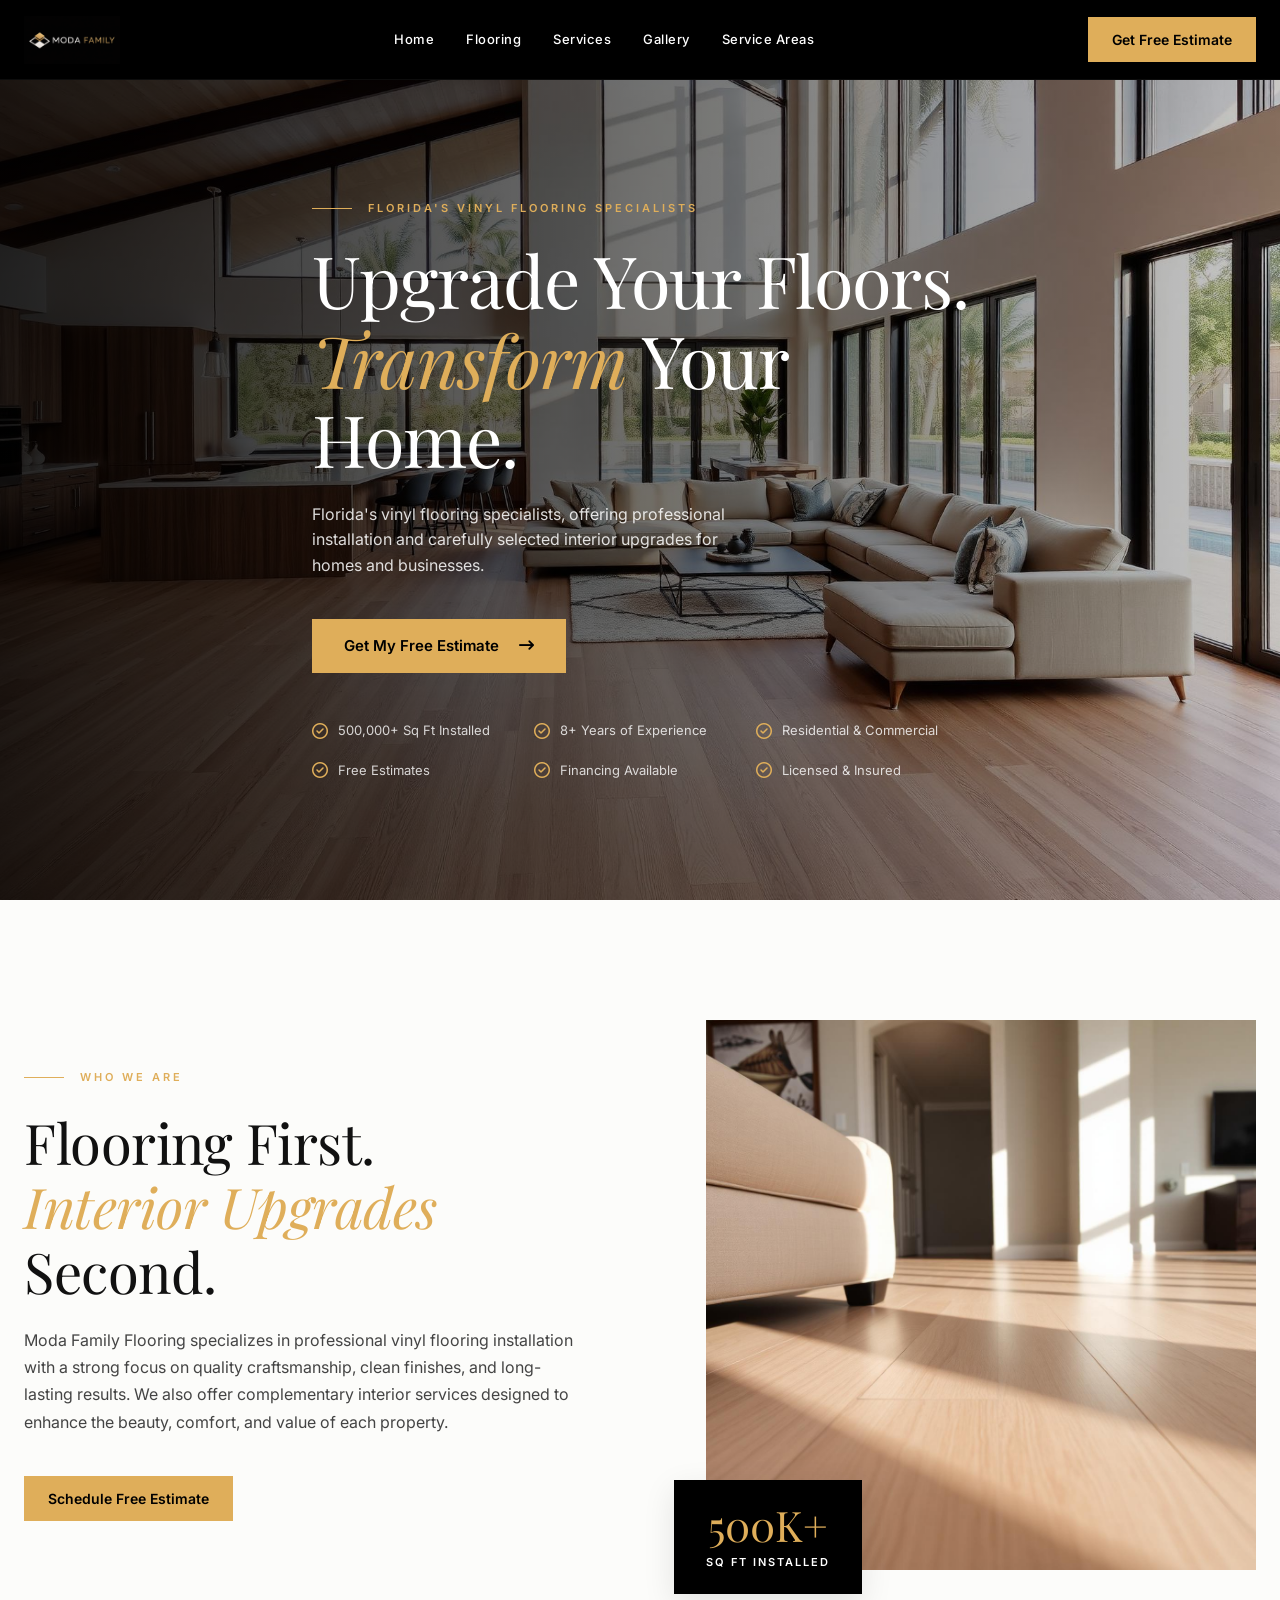
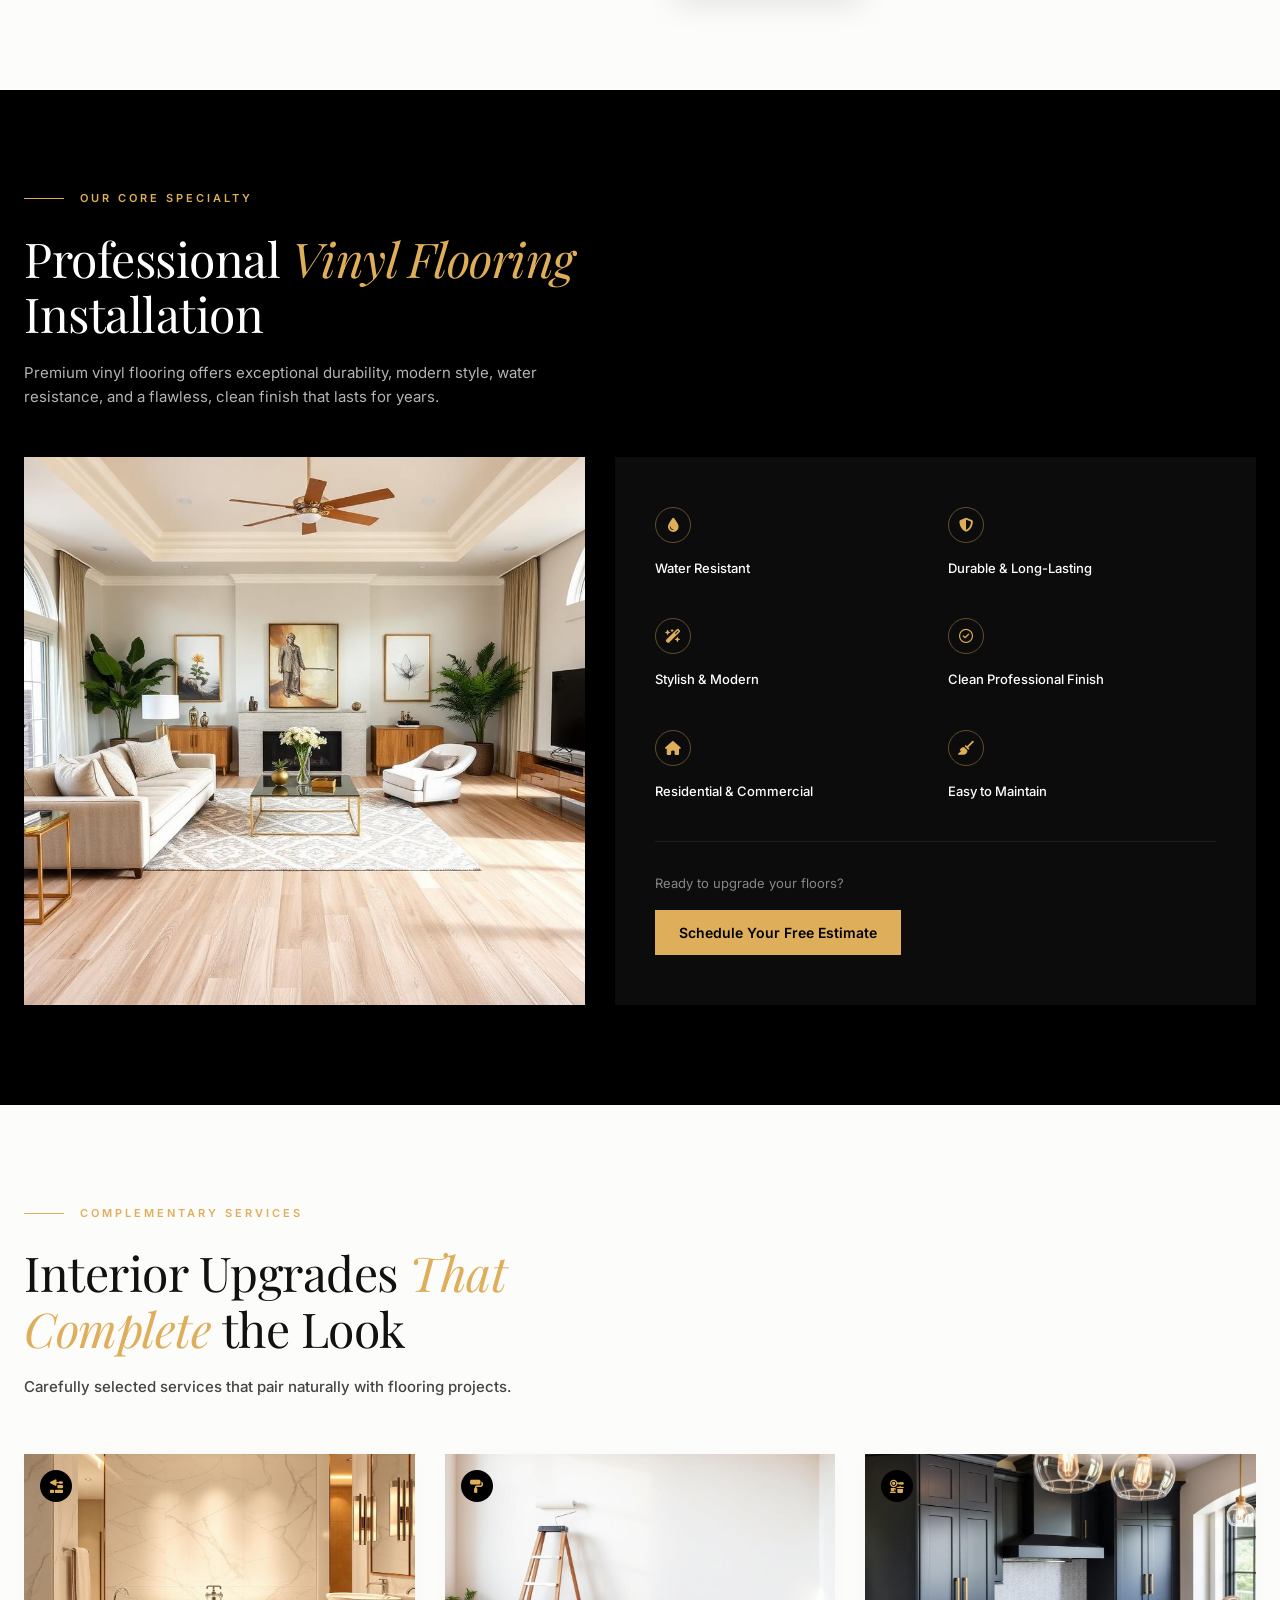
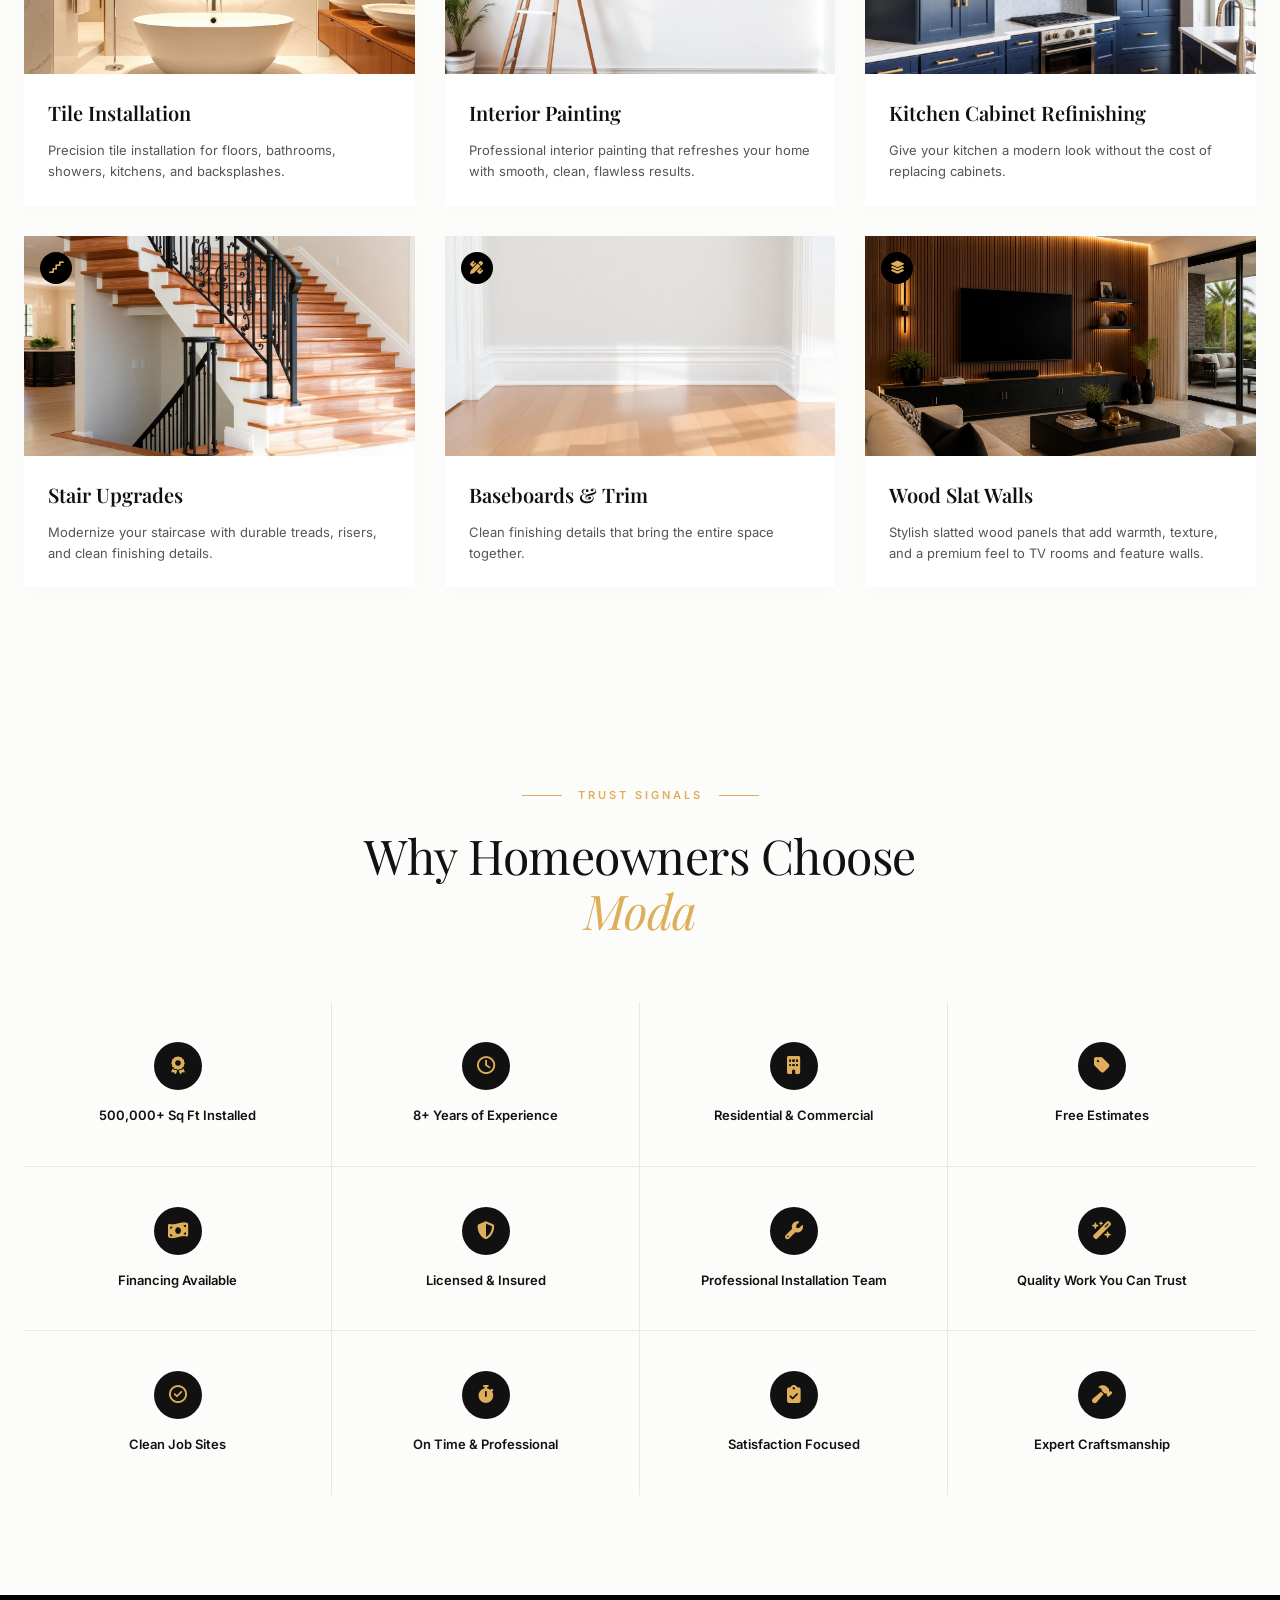
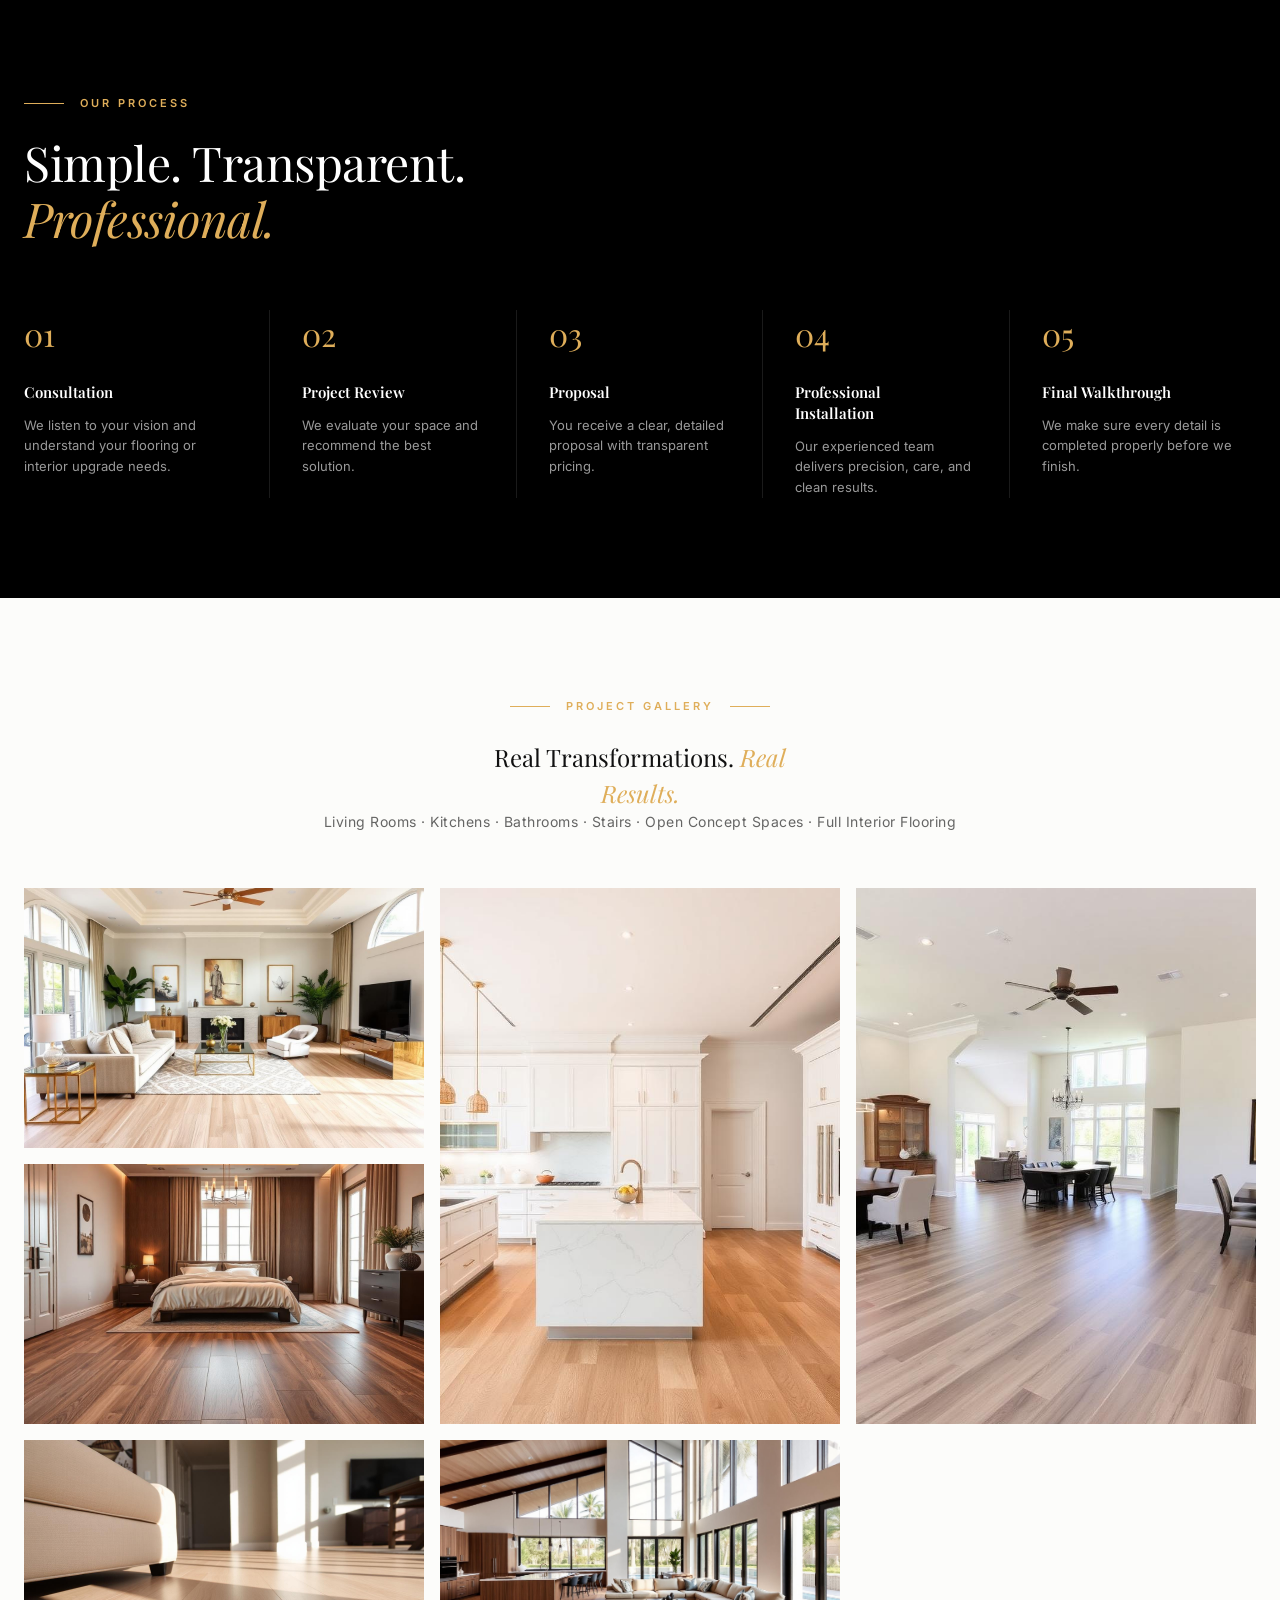
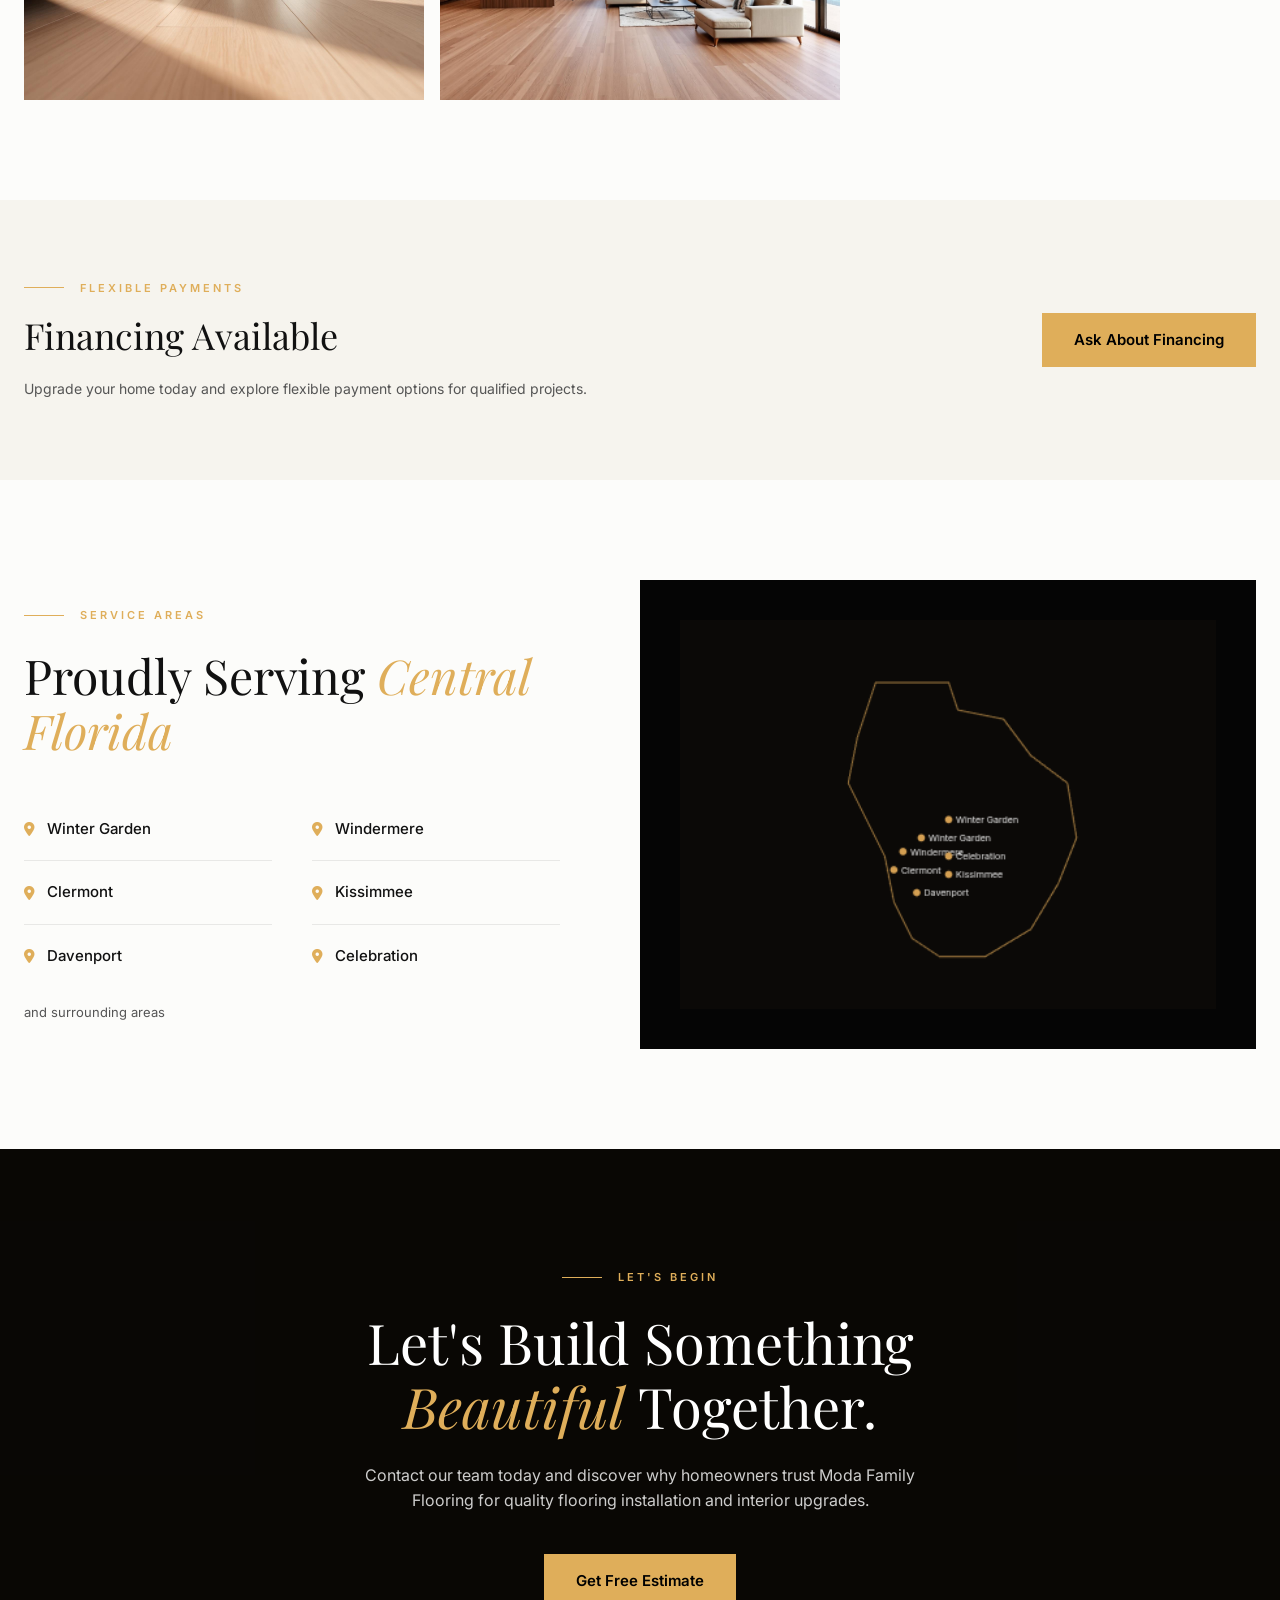
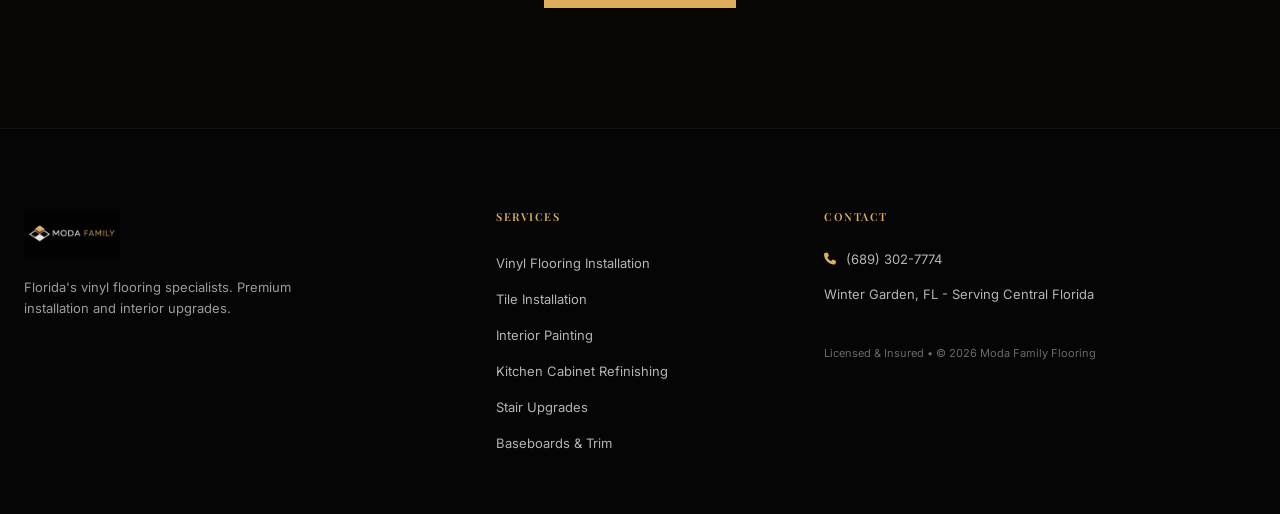
==== index.html @ 6da8ef83 "first commit" ====
<!DOCTYPE html>
<html lang="en">
<head>
    <meta charset="UTF-8">
    <meta name="viewport" content="width=device-width, initial-scale=1.0">
    <title>Moda Family - Flooring Specialists</title>
    
    <!-- Google Fonts -->
    <link rel="preconnect" href="https://fonts.googleapis.com">
    <link rel="preconnect" href="https://fonts.gstatic.com" crossorigin>
    <link href="https://fonts.googleapis.com/css2?family=Inter:wght@300;400;500;600;700&family=Playfair+Display:ital,wght@0,400;0,500;0,600;0,700;1,400;1,500;1,600;1,700&display=swap" rel="stylesheet">
    
    <!-- FontAwesome -->
    <link rel="stylesheet" href="https://cdnjs.cloudflare.com/ajax/libs/font-awesome/6.4.0/css/all.min.css">
    
    <link rel="stylesheet" href="style.css">
</head>
<body>
    <header class="navbar">
        <div class="container navbar-container">
            <a href="#" class="logo">
                <img src="img/moda-logo.png" alt="Moda Family" style="height: 48px; width: auto;">
            </a>
            
            <nav class="nav-links">
                <a href="#">Home</a>
                <a href="#">Flooring</a>
                <a href="#">Services</a>
                <a href="#">Gallery</a>
                <a href="#">Service Areas</a>
            </nav>
            
            <div class="nav-cta">
                <a href="estimate.html" class="btn btn-primary">Get Free Estimate</a>
            </div>
            
            <button class="mobile-menu-btn" aria-label="Toggle Menu">
                <i class="fa-solid fa-bars"></i>
            </button>
        </div>
        
        <div class="mobile-nav">
            <a href="#">Home</a>
            <a href="#">Flooring</a>
            <a href="#">Services</a>
            <a href="#">Gallery</a>
            <a href="#">Service Areas</a>
            <a href="estimate.html" class="btn btn-primary">Get Free Estimate</a>
        </div>
    </header>

    <main>
        <section class="hero">
            <div class="hero-overlay"></div>
            <div class="container hero-container">
                <div class="hero-content">
                    <div class="subtitle">
                        <span class="line"></span>
                        <span class="subtitle-text">FLORIDA'S VINYL FLOORING SPECIALISTS</span>
                    </div>
                    
                    <h1 class="title">Upgrade Your Floors.<br><span class="highlight italic">Transform</span> Your<br>Home.</h1>
                    
                    <p class="description">
                        Florida's vinyl flooring specialists, offering professional<br class="desktop-br">
                        installation and carefully selected interior upgrades for<br class="desktop-br">
                        homes and businesses.
                    </p>
                    
                    <a href="estimate.html" class="btn btn-primary btn-large">
                        Get My Free Estimate <i class="fa-solid fa-arrow-right-long" style="margin-left: 8px;"></i>
                    </a>
                    
                    <div class="features-grid">
                        <div class="feature-item">
                            <i class="fa-regular fa-circle-check"></i>
                            <span>500,000+ Sq Ft Installed</span>
                        </div>
                        <div class="feature-item">
                            <i class="fa-regular fa-circle-check"></i>
                            <span>8+ Years of Experience</span>
                        </div>
                        <div class="feature-item">
                            <i class="fa-regular fa-circle-check"></i>
                            <span>Residential & Commercial</span>
                        </div>
                        <div class="feature-item">
                            <i class="fa-regular fa-circle-check"></i>
                            <span>Free Estimates</span>
                        </div>
                        <div class="feature-item">
                            <i class="fa-regular fa-circle-check"></i>
                            <span>Financing Available</span>
                        </div>
                        <div class="feature-item">
                            <i class="fa-regular fa-circle-check"></i>
                            <span>Licensed & Insured</span>
                        </div>
                    </div>
                </div>
            </div>
        </section>

        <section class="about-section">
            <div class="container about-container">
                <div class="about-content">
                    <div class="subtitle">
                        <span class="line"></span>
                        <span class="subtitle-text">WHO WE ARE</span>
                    </div>
                    
                    <h2 class="section-title">
                        Flooring First.<br>
                        <span class="highlight italic">Interior Upgrades</span><br>
                        Second.
                    </h2>
                    
                    <p class="about-description">
                        Moda Family Flooring specializes in professional vinyl flooring
                        installation with a strong focus on quality craftsmanship, clean
                        finishes, and long-lasting results. We also offer complementary
                        interior services designed to enhance the beauty, comfort, and
                        value of each property.
                    </p>
                    
                    <a href="estimate.html" class="btn btn-primary">Schedule Free Estimate</a>
                </div>
                
                <div class="about-image-wrapper">
                    <img src="img/vinyl-flooring-B3e0hmZ1.jpg" alt="Flooring installation" class="about-img">
                    <div class="experience-badge">
                        <span class="badge-number">500K+</span>
                        <span class="badge-text">SQ FT INSTALLED</span>
                    </div>
                </div>
            </div>
        </section>

        <section class="specialty-section">
            <div class="container specialty-container">
                <div class="specialty-header">
                    <div class="subtitle">
                        <span class="line"></span>
                        <span class="subtitle-text">OUR CORE SPECIALTY</span>
                    </div>
                    <h2 class="section-title text-white">
                        Professional <span class="highlight italic">Vinyl Flooring</span><br>
                        Installation
                    </h2>
                    <p class="specialty-description">
                        Premium vinyl flooring offers exceptional durability, modern style, water<br class="desktop-br">
                        resistance, and a flawless, clean finish that lasts for years.
                    </p>
                </div>
                
                <div class="specialty-content">
                    <div class="specialty-image">
                        <img src="img/download (1).jpeg" alt="Professional Vinyl Flooring Installation">
                    </div>
                    
                    <div class="specialty-features-box">
                        <div class="sf-grid">
                            <div class="sf-item">
                                <div class="sf-icon"><i class="fa-solid fa-droplet"></i></div>
                                <span class="sf-text">Water Resistant</span>
                            </div>
                            <div class="sf-item">
                                <div class="sf-icon"><i class="fa-solid fa-shield-halved"></i></div>
                                <span class="sf-text">Durable & Long-Lasting</span>
                            </div>
                            <div class="sf-item">
                                <div class="sf-icon"><i class="fa-solid fa-wand-magic-sparkles"></i></div>
                                <span class="sf-text">Stylish & Modern</span>
                            </div>
                            <div class="sf-item">
                                <div class="sf-icon"><i class="fa-regular fa-circle-check"></i></div>
                                <span class="sf-text">Clean Professional Finish</span>
                            </div>
                            <div class="sf-item">
                                <div class="sf-icon"><i class="fa-solid fa-house"></i></div>
                                <span class="sf-text">Residential & Commercial</span>
                            </div>
                            <div class="sf-item">
                                <div class="sf-icon"><i class="fa-solid fa-broom"></i></div>
                                <span class="sf-text">Easy to Maintain</span>
                            </div>
                        </div>
                        
                        <div class="sf-cta-area">
                            <p class="sf-cta-text">Ready to upgrade your floors?</p>
                            <a href="estimate.html" class="btn btn-primary">Schedule Your Free Estimate</a>
                        </div>
                    </div>
                </div>
            </div>
        </section>

        <section class="services-section">
            <div class="container services-container">
                <div class="services-header">
                    <div class="subtitle">
                        <span class="line"></span>
                        <span class="subtitle-text">COMPLEMENTARY SERVICES</span>
                    </div>
                    <h2 class="section-title text-dark">
                        Interior Upgrades <span class="highlight italic">That</span><br>
                        <span class="highlight italic">Complete</span> the Look
                    </h2>
                    <p class="services-description">
                        Carefully selected services that pair naturally with flooring projects.
                    </p>
                </div>
                
                <div class="services-grid">
                    <!-- Service Card 1 -->
                    <div class="service-card">
                        <div class="sc-image-wrapper">
                            <img src="img/gallery1.jpg" alt="Tile Installation" class="sc-image">
                            <div class="sc-icon"><i class="fa-solid fa-trowel-bricks"></i></div>
                        </div>
                        <div class="sc-content">
                            <h3 class="sc-title">Tile Installation</h3>
                            <p class="sc-desc">Precision tile installation for floors, bathrooms, showers, kitchens, and backsplashes.</p>
                        </div>
                    </div>
                    <!-- Service Card 2 -->
                    <div class="service-card">
                        <div class="sc-image-wrapper">
                            <img src="img/gallery2.jpg" alt="Interior Painting" class="sc-image">
                            <div class="sc-icon"><i class="fa-solid fa-paint-roller"></i></div>
                        </div>
                        <div class="sc-content">
                            <h3 class="sc-title">Interior Painting</h3>
                            <p class="sc-desc">Professional interior painting that refreshes your home with smooth, clean, flawless results.</p>
                        </div>
                    </div>
                    <!-- Service Card 3 -->
                    <div class="service-card">
                        <div class="sc-image-wrapper">
                            <img src="img/gallery3.jpg" alt="Kitchen Cabinet Refinishing" class="sc-image">
                            <div class="sc-icon"><i class="fa-solid fa-kitchen-set"></i></div>
                        </div>
                        <div class="sc-content">
                            <h3 class="sc-title">Kitchen Cabinet Refinishing</h3>
                            <p class="sc-desc">Give your kitchen a modern look without the cost of replacing cabinets.</p>
                        </div>
                    </div>
                    <!-- Service Card 4 -->
                    <div class="service-card">
                        <div class="sc-image-wrapper">
                            <img src="img/gallery4.jpg" alt="Stair Upgrades" class="sc-image">
                            <div class="sc-icon"><i class="fa-solid fa-stairs"></i></div>
                        </div>
                        <div class="sc-content">
                            <h3 class="sc-title">Stair Upgrades</h3>
                            <p class="sc-desc">Modernize your staircase with durable treads, risers, and clean finishing details.</p>
                        </div>
                    </div>
                    <!-- Service Card 5 -->
                    <div class="service-card">
                        <div class="sc-image-wrapper">
                            <img src="img/gallery5.jpg" alt="Baseboards & Trim" class="sc-image">
                            <div class="sc-icon"><i class="fa-solid fa-pen-ruler"></i></div>
                        </div>
                        <div class="sc-content">
                            <h3 class="sc-title">Baseboards & Trim</h3>
                            <p class="sc-desc">Clean finishing details that bring the entire space together.</p>
                        </div>
                    </div>
                    <!-- Service Card 6 -->
                    <div class="service-card">
                        <div class="sc-image-wrapper">
                            <img src="img/gallery6.jpg" alt="Wood Slat Walls" class="sc-image">
                            <div class="sc-icon"><i class="fa-solid fa-layer-group"></i></div>
                        </div>
                        <div class="sc-content">
                            <h3 class="sc-title">Wood Slat Walls</h3>
                            <p class="sc-desc">Stylish slatted wood panels that add warmth, texture, and a premium feel to TV rooms and feature walls.</p>
                        </div>
                    </div>
                </div>
            </div>
        </section>

        <section class="trust-section">
            <div class="container trust-container">
                <div class="trust-header text-center">
                    <div class="subtitle justify-center">
                        <span class="line"></span>
                        <span class="subtitle-text">TRUST SIGNALS</span>
                        <span class="line"></span>
                    </div>
                    <h2 class="section-title text-dark">
                        Why Homeowners Choose<br>
                        <span class="highlight italic">Moda</span>
                    </h2>
                </div>
                
                <div class="trust-grid">
                    <!-- Row 1 -->
                    <div class="trust-item">
                        <div class="trust-icon"><i class="fa-solid fa-award"></i></div>
                        <span class="trust-text">500,000+ Sq Ft Installed</span>
                    </div>
                    <div class="trust-item">
                        <div class="trust-icon"><i class="fa-regular fa-clock"></i></div>
                        <span class="trust-text">8+ Years of Experience</span>
                    </div>
                    <div class="trust-item">
                        <div class="trust-icon"><i class="fa-solid fa-building"></i></div>
                        <span class="trust-text">Residential & Commercial</span>
                    </div>
                    <div class="trust-item">
                        <div class="trust-icon"><i class="fa-solid fa-tag"></i></div>
                        <span class="trust-text">Free Estimates</span>
                    </div>
                    
                    <!-- Row 2 -->
                    <div class="trust-item">
                        <div class="trust-icon"><i class="fa-solid fa-money-bill-wave"></i></div>
                        <span class="trust-text">Financing Available</span>
                    </div>
                    <div class="trust-item">
                        <div class="trust-icon"><i class="fa-solid fa-shield-halved"></i></div>
                        <span class="trust-text">Licensed & Insured</span>
                    </div>
                    <div class="trust-item">
                        <div class="trust-icon"><i class="fa-solid fa-wrench"></i></div>
                        <span class="trust-text">Professional Installation Team</span>
                    </div>
                    <div class="trust-item">
                        <div class="trust-icon"><i class="fa-solid fa-wand-magic-sparkles"></i></div>
                        <span class="trust-text">Quality Work You Can Trust</span>
                    </div>
                    
                    <!-- Row 3 -->
                    <div class="trust-item">
                        <div class="trust-icon"><i class="fa-regular fa-circle-check"></i></div>
                        <span class="trust-text">Clean Job Sites</span>
                    </div>
                    <div class="trust-item">
                        <div class="trust-icon"><i class="fa-solid fa-stopwatch"></i></div>
                        <span class="trust-text">On Time & Professional</span>
                    </div>
                    <div class="trust-item">
                        <div class="trust-icon"><i class="fa-solid fa-clipboard-check"></i></div>
                        <span class="trust-text">Satisfaction Focused</span>
                    </div>
                    <div class="trust-item">
                        <div class="trust-icon"><i class="fa-solid fa-hammer"></i></div>
                        <span class="trust-text">Expert Craftsmanship</span>
                    </div>
                </div>
            </div>
        </section>

        <section class="process-section">
            <div class="container process-container">
                <div class="process-header">
                    <div class="subtitle">
                        <span class="line"></span>
                        <span class="subtitle-text">OUR PROCESS</span>
                    </div>
                    <h2 class="section-title text-white">
                        Simple. Transparent.<br>
                        <span class="highlight italic">Professional.</span>
                    </h2>
                </div>
                
                <div class="process-grid">
                    <div class="process-item">
                        <div class="process-num">01</div>
                        <h3 class="process-title">Consultation</h3>
                        <p class="process-desc">We listen to your vision and understand your flooring or interior upgrade needs.</p>
                    </div>
                    <div class="process-item">
                        <div class="process-num">02</div>
                        <h3 class="process-title">Project Review</h3>
                        <p class="process-desc">We evaluate your space and recommend the best solution.</p>
                    </div>
                    <div class="process-item">
                        <div class="process-num">03</div>
                        <h3 class="process-title">Proposal</h3>
                        <p class="process-desc">You receive a clear, detailed proposal with transparent pricing.</p>
                    </div>
                    <div class="process-item">
                        <div class="process-num">04</div>
                        <h3 class="process-title">Professional<br>Installation</h3>
                        <p class="process-desc">Our experienced team delivers precision, care, and clean results.</p>
                    </div>
                    <div class="process-item">
                        <div class="process-num">05</div>
                        <h3 class="process-title">Final Walkthrough</h3>
                        <p class="process-desc">We make sure every detail is completed properly before we finish.</p>
                    </div>
                </div>
            </div>
        </section>

        <section class="gallery-section">
            <div class="container gallery-container">
                <div class="gallery-header text-center">
                    <div class="subtitle justify-center">
                        <span class="line"></span>
                        <span class="subtitle-text">PROJECT GALLERY</span>
                        <span class="line"></span>
                    </div>
                    <h2 class="section-title text-dark">
                        Real Transformations. <span class="highlight italic">Real</span><br>
                        <span class="highlight italic">Results.</span>
                    </h2>
                    
                    <p class="gallery-categories">
                        Living Rooms &middot; Kitchens &middot; Bathrooms &middot; Stairs &middot; Open Concept Spaces &middot; Full Interior Flooring
                    </p>
                </div>
                
                <div class="gallery-masonry">
                    <img src="img/photo01.jpg" alt="Gallery Photo 1" class="gallery-img item-1">
                    <img src="img/photo02.jpg" alt="Gallery Photo 2" class="gallery-img item-2">
                    <img src="img/photo03.jpg" alt="Gallery Photo 3" class="gallery-img item-3">
                    <img src="img/photo04.jpg" alt="Gallery Photo 4" class="gallery-img item-4">
                    <img src="img/photo05.jpg" alt="Gallery Photo 5" class="gallery-img item-5">
                    <img src="img/photo06.jpg" alt="Gallery Photo 6" class="gallery-img item-6">
                </div>
            </div>
        </section>

        <section class="financing-section">
            <div class="container financing-container">
                <div class="financing-content">
                    <div class="subtitle">
                        <span class="line"></span>
                        <span class="subtitle-text">FLEXIBLE PAYMENTS</span>
                    </div>
                    <h2 class="section-title text-dark">
                        Financing Available
                    </h2>
                    <p class="financing-desc">
                        Upgrade your home today and explore flexible payment options for qualified projects.
                    </p>
                </div>
                <div class="financing-action">
                    <a href="estimate.html" class="btn btn-primary btn-large">Ask About Financing</a>
                </div>
            </div>
        </section>

        <section class="areas-section">
            <div class="container areas-container">
                <!-- Left Side: Content -->
                <div class="areas-content">
                    <div class="subtitle">
                        <span class="line"></span>
                        <span class="subtitle-text">SERVICE AREAS</span>
                    </div>
                    <h2 class="section-title text-dark">
                        Proudly Serving <span class="highlight italic">Central</span><br>
                        <span class="highlight italic">Florida</span>
                    </h2>
                    
                    <div class="areas-grid">
                        <div class="area-item">
                            <i class="fa-solid fa-location-dot area-icon"></i>
                            <span>Winter Garden</span>
                        </div>
                        <div class="area-item">
                            <i class="fa-solid fa-location-dot area-icon"></i>
                            <span>Windermere</span>
                        </div>
                        
                        <div class="area-item border-top">
                            <i class="fa-solid fa-location-dot area-icon"></i>
                            <span>Clermont</span>
                        </div>
                        <div class="area-item border-top">
                            <i class="fa-solid fa-location-dot area-icon"></i>
                            <span>Kissimmee</span>
                        </div>
                        
                        <div class="area-item border-top">
                            <i class="fa-solid fa-location-dot area-icon"></i>
                            <span>Davenport</span>
                        </div>
                        <div class="area-item border-top">
                            <i class="fa-solid fa-location-dot area-icon"></i>
                            <span>Celebration</span>
                        </div>
                    </div>
                    
                    <p class="areas-footer">and surrounding areas</p>
                </div>
                
                <!-- Right Side: Map -->
                <div class="areas-map">
                    <img src="img/Screenshot from 2026-06-26 15-47-11.png" alt="Map of Central Florida Service Areas" style="width: 100%; height: auto; object-fit: contain;">
                </div>
            </div>
        </section>



        <section class="cta-section">
            <div class="cta-overlay"></div>
            <div class="container cta-container">
                <div class="subtitle justify-center">
                    <span class="line"></span>
                    <span class="subtitle-text">LET'S BEGIN</span>
                </div>
                <h2 class="section-title text-white">
                    Let's Build Something<br>
                    <span class="highlight italic">Beautiful</span> Together.
                </h2>
                <p class="cta-desc">
                    Contact our team today and discover why homeowners trust Moda Family Flooring for quality flooring installation and interior upgrades.
                </p>
                <a href="estimate.html" class="btn btn-primary btn-large">Get Free Estimate</a>
            </div>
        </section>
    </main>

    <footer class="footer">
        <div class="container footer-container">
            <div class="footer-col">
                <div class="logo footer-logo">
                    <img src="img/moda-logo.png" alt="Moda Family" style="height: 48px; width: auto;">
                </div>
                <p class="footer-desc">
                    Florida's vinyl flooring specialists. Premium installation and interior upgrades.
                </p>
            </div>
            
            <div class="footer-col">
                <h4 class="footer-title">SERVICES</h4>
                <ul class="footer-links">
                    <li><a href="#">Vinyl Flooring Installation</a></li>
                    <li><a href="#">Tile Installation</a></li>
                    <li><a href="#">Interior Painting</a></li>
                    <li><a href="#">Kitchen Cabinet Refinishing</a></li>
                    <li><a href="#">Stair Upgrades</a></li>
                    <li><a href="#">Baseboards & Trim</a></li>
                </ul>
            </div>
            
            <div class="footer-col">
                <h4 class="footer-title">CONTACT</h4>
                <ul class="footer-contact">
                    <li>
                        <i class="fa-solid fa-phone"></i> (689) 302-7774
                    </li>
                    <li>
                        Winter Garden, FL - Serving Central Florida
                    </li>
                </ul>
                <p class="footer-copy">
                    Licensed & Insured • © 2026 Moda Family Flooring
                </p>
            </div>
        </div>
    </footer>

    <script src="script.js"></script>
</body>
</html>
---- style.css ----
/* Base Styles & Variables */
:root {
    --primary-gold: #dfae5a;
    --primary-gold-hover: #cf9c47;
    --dark-bg: #000000;
    --text-light: #ffffff;
    --text-gray: #b3b3b3;
    
    --font-heading: 'Playfair Display', serif;
    --font-body: 'Inter', sans-serif;
    
    --container-width: 1280px;
    --container-padding: 24px;
}

* {
    margin: 0;
    padding: 0;
    box-sizing: border-box;
}

body {
    font-family: var(--font-body);
    background-color: var(--dark-bg);
    color: var(--text-light);
    line-height: 1.5;
    overflow-x: hidden;
}

a {
    text-decoration: none;
    color: inherit;
    transition: all 0.3s ease;
}

.container {
    max-width: var(--container-width);
    margin: 0 auto;
    padding: 0 var(--container-padding);
}

/* Typography */
h1, h2, h3, h4, h5, h6 {
    font-family: var(--font-heading);
    font-weight: normal;
}

.italic {
    font-style: italic;
}

.highlight {
    color: var(--primary-gold);
}

/* Buttons */
.btn {
    display: inline-flex;
    align-items: center;
    justify-content: center;
    padding: 12px 24px;
    font-family: var(--font-body);
    font-size: 14px;
    font-weight: 600;
    cursor: pointer;
    transition: all 0.3s ease;
    border: none;
    outline: none;
}

.btn-primary {
    background-color: var(--primary-gold);
    color: #000000;
}

.btn-primary:hover {
    background-color: var(--primary-gold-hover);
}

.btn-large {
    padding: 16px 32px;
    font-size: 15px;
    gap: 12px;
}

/* Navbar */
.navbar {
    background-color: #000000;
    position: fixed;
    top: 0;
    left: 0;
    width: 100%;
    z-index: 100;
    height: 80px;
    border-bottom: 1px solid rgba(255, 255, 255, 0.05);
}

.navbar-container {
    display: flex;
    justify-content: space-between;
    align-items: center;
    height: 100%;
}

.logo {
    display: flex;
    align-items: center;
    gap: 10px;
}

.logo-icon {
    width: 24px;
    height: auto;
}

.logo-text {
    font-size: 16px;
    letter-spacing: 1px;
}

.logo-text strong {
    font-weight: 700;
}

.logo-text .light {
    font-weight: 300;
}

.nav-links {
    display: flex;
    gap: 32px;
}

.nav-links a {
    font-size: 13px;
    font-weight: 500;
    letter-spacing: 0.5px;
    position: relative;
}

.nav-links a:hover {
    color: var(--primary-gold);
}

.mobile-menu-btn {
    display: none;
    background: transparent;
    border: none;
    color: white;
    font-size: 24px;
    cursor: pointer;
}

.mobile-nav {
    display: none;
    flex-direction: column;
    background-color: #0a0a0a;
    position: absolute;
    top: 80px;
    left: 0;
    width: 100%;
    padding: 20px;
    gap: 20px;
    border-top: 1px solid rgba(255, 255, 255, 0.1);
}

.mobile-nav.active {
    display: flex;
}

.mobile-nav a {
    font-size: 16px;
    font-weight: 500;
}

/* Hero Section */
.hero {
    height: 100vh;
    min-height: 700px;
    padding-top: 80px; /* offset for navbar */
    position: relative;
    background-image: url('img/hero-living-room.jpeg');
    background-size: cover;
    background-position: center;
    background-repeat: no-repeat;
    display: flex;
    align-items: center;
}

.hero-overlay {
    position: absolute;
    top: 0;
    left: 0;
    width: 100%;
    height: 100%;
    background: linear-gradient(to right, rgba(0, 0, 0, 0.85) 0%, rgba(0, 0, 0, 0.5) 60%, rgba(0, 0, 0, 0.2) 100%);
    z-index: 1;
}

.hero-container {
    position: relative;
    z-index: 2;
    width: 100%;
}

.hero-content {
    width: fit-content;
    margin: 0 auto;
    animation: fadeIn 1s ease-out;
}

.subtitle {
    display: flex;
    align-items: center;
    gap: 16px;
    margin-bottom: 24px;
}

.subtitle .line {
    width: 40px;
    height: 1px;
    background-color: var(--primary-gold);
}

.subtitle-text {
    color: var(--primary-gold);
    font-size: 11px;
    font-weight: 600;
    letter-spacing: 3px;
    text-transform: uppercase;
}

.title {
    font-size: 72px;
    line-height: 1.1;
    margin-bottom: 24px;
    letter-spacing: -1px;
    font-weight: 400;
    white-space: nowrap;
}

.description {
    font-size: 16px;
    color: rgba(255, 255, 255, 0.85);
    line-height: 1.6;
    margin-bottom: 40px;
}

/* Features Grid */
.features-grid {
    display: grid;
    grid-template-columns: repeat(3, 1fr);
    gap: 20px 10px;
    margin-top: 48px;
}

.feature-item {
    display: flex;
    align-items: center;
    gap: 10px;
    font-size: 13px;
    color: rgba(255, 255, 255, 0.8);
}

.feature-item i {
    color: var(--primary-gold);
    font-size: 16px;
}

/* About Section */
.about-section {
    background-color: #FCFCFA;
    padding: 120px 0;
    color: #111111;
}

.about-container {
    display: flex;
    align-items: center;
    justify-content: space-between;
    gap: 80px;
}

.about-content {
    flex: 1;
    max-width: 550px;
}

.about-content .section-title {
    font-size: 56px;
    line-height: 1.15;
    margin-bottom: 24px;
    letter-spacing: -0.5px;
}

.about-description {
    font-size: 16px;
    color: #444444;
    line-height: 1.7;
    margin-bottom: 40px;
}

.about-image-wrapper {
    flex: 1;
    position: relative;
    display: flex;
    justify-content: flex-end;
}

.about-img {
    width: 100%;
    max-width: 550px;
    aspect-ratio: 1 / 1;
    object-fit: cover;
    display: block;
}

.experience-badge {
    position: absolute;
    bottom: -24px;
    left: 20px; /* Adjusting left position so it overlaps correctly */
    background-color: #000000;
    padding: 24px 32px;
    display: flex;
    flex-direction: column;
    align-items: center;
    justify-content: center;
    box-shadow: 0 10px 30px rgba(0,0,0,0.1);
}

.experience-badge .badge-number {
    font-family: var(--font-heading);
    color: var(--primary-gold);
    font-size: 42px;
    line-height: 1;
    margin-bottom: 8px;
}

.experience-badge .badge-text {
    color: #ffffff;
    font-size: 11px;
    font-weight: 600;
    letter-spacing: 2px;
}

/* Core Specialty Section */
.specialty-section {
    background-color: var(--dark-bg);
    padding: 100px 0;
    color: var(--text-light);
}

.specialty-header {
    margin-bottom: 48px;
}

.specialty-header .section-title {
    font-size: 48px;
    line-height: 1.15;
    margin-bottom: 20px;
    letter-spacing: -0.5px;
    color: #ffffff;
}

.specialty-description {
    font-size: 15px;
    color: rgba(255, 255, 255, 0.7);
    line-height: 1.6;
}

.specialty-content {
    display: flex;
    gap: 30px;
    align-items: stretch;
}

.specialty-image {
    flex: 1;
}

.specialty-image img {
    width: 100%;
    height: 100%;
    min-height: 400px;
    object-fit: cover;
    display: block;
}

.specialty-features-box {
    flex: 1;
    background-color: #0c0c0c;
    padding: 50px 40px;
    display: flex;
    flex-direction: column;
}

.sf-grid {
    display: grid;
    grid-template-columns: repeat(2, 1fr);
    gap: 40px 24px;
    margin-bottom: 40px;
}

.sf-item {
    display: flex;
    flex-direction: column;
    align-items: flex-start;
    gap: 16px;
}

.sf-icon {
    width: 36px;
    height: 36px;
    border: 1px solid rgba(223, 174, 90, 0.4);
    border-radius: 50%;
    display: flex;
    align-items: center;
    justify-content: center;
    color: var(--primary-gold);
    font-size: 14px;
}

.sf-text {
    font-size: 13px;
    font-weight: 500;
    color: #ffffff;
}

.sf-cta-area {
    margin-top: auto;
    border-top: 1px solid rgba(255, 255, 255, 0.08);
    padding-top: 32px;
}

.sf-cta-text {
    font-size: 13px;
    color: rgba(255, 255, 255, 0.5);
    margin-bottom: 16px;
}

/* Complementary Services Section */
.services-section {
    background-color: #FCFCFA;
    padding: 100px 0;
    color: #111111;
}

.services-header {
    margin-bottom: 56px;
}

.services-header .section-title {
    font-size: 48px;
    line-height: 1.15;
    margin-bottom: 20px;
    letter-spacing: -0.5px;
    color: #111111;
}

.text-dark {
    color: #111111 !important;
}

.services-description {
    font-size: 15px;
    color: #444444;
    font-weight: 500;
}

.services-grid {
    display: grid;
    grid-template-columns: repeat(3, 1fr);
    gap: 30px;
}

.service-card {
    background-color: #ffffff;
    display: flex;
    flex-direction: column;
    box-shadow: 0 4px 20px rgba(0, 0, 0, 0.02);
}

.sc-image-wrapper {
    position: relative;
    width: 100%;
    height: 220px;
}

.sc-image {
    width: 100%;
    height: 100%;
    object-fit: cover;
    display: block;
}

.sc-icon {
    position: absolute;
    top: 16px;
    left: 16px;
    width: 32px;
    height: 32px;
    background-color: #000000;
    border-radius: 50%;
    display: flex;
    align-items: center;
    justify-content: center;
    color: var(--primary-gold);
    font-size: 13px;
    z-index: 2;
}

.sc-content {
    padding: 24px;
    display: flex;
    flex-direction: column;
    gap: 12px;
}

.sc-title {
    font-family: var(--font-heading);
    font-size: 20px;
    font-weight: 600;
    color: #111111;
}

.sc-desc {
    font-size: 13px;
    color: #555555;
    line-height: 1.6;
}

.text-center {
    text-align: center;
}

.justify-center {
    justify-content: center;
}

/* Trust Signals Section */
.trust-section {
    background-color: #FCFCFA;
    padding: 100px 0;
    color: #111111;
}

.trust-header {
    margin-bottom: 64px;
}

.trust-header .section-title {
    font-size: 48px;
    line-height: 1.15;
    margin-bottom: 20px;
    letter-spacing: -0.5px;
}

.trust-grid {
    display: grid;
    grid-template-columns: repeat(4, 1fr);
}

.trust-item {
    display: flex;
    flex-direction: column;
    align-items: center;
    justify-content: center;
    padding: 40px 24px;
    text-align: center;
    border-right: 1px solid rgba(0, 0, 0, 0.08);
    border-bottom: 1px solid rgba(0, 0, 0, 0.08);
}

.trust-item:nth-child(4n) {
    border-right: none;
}

.trust-item:nth-last-child(-n+4) {
    border-bottom: none;
}

.trust-icon {
    width: 48px;
    height: 48px;
    background-color: #111111;
    border-radius: 50%;
    display: flex;
    align-items: center;
    justify-content: center;
    color: var(--primary-gold);
    font-size: 18px;
    margin-bottom: 16px;
}

.trust-text {
    font-size: 13px;
    font-weight: 600;
    color: #111111;
}

/* Our Process Section */
.process-section {
    background-color: var(--dark-bg);
    padding: 100px 0;
    color: var(--text-light);
}

.process-header {
    margin-bottom: 64px;
}

.process-header .section-title {
    font-size: 48px;
    line-height: 1.15;
    margin-bottom: 20px;
    letter-spacing: -0.5px;
    color: #ffffff;
}

.process-grid {
    display: grid;
    grid-template-columns: repeat(5, 1fr);
}

.process-item {
    display: flex;
    flex-direction: column;
    padding-right: 32px;
    padding-left: 32px;
    border-right: 1px solid rgba(255, 255, 255, 0.1);
}

.process-item:first-child {
    padding-left: 0;
}

.process-item:last-child {
    padding-right: 0;
    border-right: none;
}

.process-num {
    font-family: var(--font-heading);
    font-size: 32px;
    color: var(--primary-gold);
    margin-bottom: 24px;
}

.process-title {
    font-size: 15px;
    font-weight: 600;
    color: #ffffff;
    margin-bottom: 12px;
    line-height: 1.4;
}

.process-desc {
    font-size: 13px;
    color: rgba(255, 255, 255, 0.6);
    line-height: 1.6;
}

/* Gallery Section */
.gallery-section {
    background-color: #FCFCFA;
    padding: 100px 0;
    color: #111111;
}

.gallery-header {
    margin-bottom: 56px;
}

.gallery-categories {
    font-size: 14px;
    color: rgba(0, 0, 0, 0.6);
    margin-bottom: 48px;
    letter-spacing: 0.5px;
}

.gallery-masonry {
    display: grid;
    grid-template-columns: repeat(3, 1fr);
    grid-auto-rows: 260px;
    gap: 16px;
}

.gallery-img {
    width: 100%;
    height: 100%;
    display: block;
    object-fit: cover;
}

.item-1 { grid-column: 1; grid-row: 1; }
.item-2 { grid-column: 1; grid-row: 2; }
.item-3 { grid-column: 1; grid-row: 3; }
.item-4 { grid-column: 2; grid-row: 1 / span 2; }
.item-5 { grid-column: 2; grid-row: 3; }
.item-6 { grid-column: 3; grid-row: 1 / span 2; }

/* Financing Section */
.financing-section {
    background-color: #F6F4EE;
    padding: 80px 0;
}

.financing-container {
    display: flex;
    justify-content: space-between;
    align-items: center;
}

.financing-content {
    max-width: 600px;
}

.financing-content .subtitle {
    margin-bottom: 12px;
}

.financing-content .section-title {
    font-size: 36px;
    margin-bottom: 16px;
}

.financing-desc {
    font-size: 14px;
    color: #555555;
    line-height: 1.6;
}

/* Service Areas Section */
.areas-section {
    background-color: #FCFCFA;
    padding: 100px 0;
    color: #111111;
}

.areas-container {
    display: flex;
    align-items: center;
    gap: 80px;
}

.areas-content {
    flex: 1;
}

.areas-content .section-title {
    font-size: 48px;
    line-height: 1.15;
    margin-bottom: 40px;
}

.areas-grid {
    display: grid;
    grid-template-columns: 1fr 1fr;
    gap: 0 40px;
}

.area-item {
    display: flex;
    align-items: center;
    gap: 12px;
    padding: 20px 0;
    font-size: 15px;
    font-weight: 500;
}

.area-item.border-top {
    border-top: 1px solid rgba(0, 0, 0, 0.08);
}

.area-icon {
    color: var(--primary-gold);
    font-size: 14px;
}

.areas-footer {
    margin-top: 16px;
    font-size: 13px;
    color: #555555;
}

.areas-map {
    flex: 1;
    background-color: #050505;
    width: 100%;
    aspect-ratio: 4 / 3;
    display: flex;
    align-items: center;
    justify-content: center;
    padding: 40px;
}

.custom-map {
    width: 100%;
    max-width: 400px;
    height: auto;
}

/* Contact Section */
.contact-section {
    background-color: #000000;
    padding: 100px 0;
    color: #ffffff;
}

.contact-container {
    display: flex;
    justify-content: space-between;
    gap: 60px;
}

.contact-info {
    flex: 1;
    max-width: 500px;
}

.contact-info .section-title {
    font-size: 48px;
    line-height: 1.15;
    margin-bottom: 24px;
}

.contact-desc {
    font-size: 15px;
    color: rgba(255, 255, 255, 0.7);
    line-height: 1.6;
    margin-bottom: 40px;
}

.contact-details {
    display: flex;
    flex-direction: column;
    gap: 24px;
}

.contact-item {
    display: flex;
    align-items: center;
    gap: 16px;
    font-size: 15px;
    font-weight: 500;
}

.ci-icon {
    width: 40px;
    height: 40px;
    border: 1px solid rgba(223, 174, 90, 0.3);
    border-radius: 50%;
    display: flex;
    align-items: center;
    justify-content: center;
    color: var(--primary-gold);
    font-size: 14px;
}

.contact-form-wrapper {
    flex: 1;
    max-width: 540px;
    background-color: #080808;
    border: 1px solid rgba(255, 255, 255, 0.06);
    padding: 40px;
}

.contact-form {
    display: flex;
    flex-direction: column;
    gap: 20px;
}

.form-row {
    display: flex;
    gap: 20px;
}

.form-row .form-group {
    flex: 1;
}

.form-group {
    display: flex;
    flex-direction: column;
    gap: 8px;
}

.form-group label {
    font-size: 11px;
    font-weight: 600;
    color: rgba(255, 255, 255, 0.4);
    letter-spacing: 1px;
}

.form-group input,
.form-group select,
.form-group textarea {
    background-color: #0f0f0f;
    border: 1px solid rgba(255, 255, 255, 0.08);
    color: #ffffff;
    padding: 14px 16px;
    font-family: var(--font-body);
    font-size: 14px;
    outline: none;
    transition: border-color 0.3s ease;
}

.form-group input:focus,
.form-group select:focus,
.form-group textarea:focus {
    border-color: var(--primary-gold);
}

.form-group select {
    appearance: none;
    background-image: url("data:image/svg+xml,%3Csvg xmlns='http://www.w3.org/2000/svg' width='12' height='12' fill='%23ffffff' viewBox='0 0 16 16'%3E%3Cpath d='M7.247 11.14 2.451 5.658C1.885 5.013 2.345 4 3.204 4h9.592a1 1 0 0 1 .753 1.659l-4.796 5.48a1 1 0 0 1-1.506 0z'/%3E%3C/svg%3E");
    background-repeat: no-repeat;
    background-position: right 16px center;
    padding-right: 40px;
}

.btn-submit {
    width: 100%;
    margin-top: 10px;
    justify-content: center;
}

.form-footer {
    font-size: 11px;
    color: rgba(255, 255, 255, 0.3);
    text-align: left;
    margin-top: 12px;
}

/* CTA Section */
.cta-section {
    position: relative;
    padding: 120px 0;
    text-align: center;
    background-image: url('https://images.unsplash.com/photo-1600607687920-4e2a09cf159d?ixlib=rb-4.0.3&auto=format&fit=crop&w=1920&q=80');
    background-size: cover;
    background-position: center;
    background-attachment: fixed;
}

.cta-overlay {
    position: absolute;
    top: 0;
    left: 0;
    width: 100%;
    height: 100%;
    background: rgba(10, 8, 5, 0.92);
    z-index: 1;
}

.cta-container {
    position: relative;
    z-index: 2;
    max-width: 800px;
    margin: 0 auto;
}

.cta-container .section-title {
    font-size: 56px;
    line-height: 1.15;
    margin-bottom: 24px;
}

.cta-desc {
    font-size: 16px;
    color: rgba(255, 255, 255, 0.8);
    line-height: 1.6;
    margin-bottom: 40px;
    max-width: 600px;
    margin-left: auto;
    margin-right: auto;
}

/* Footer */
.footer {
    background-color: #050505;
    padding: 80px 0 60px;
    color: #ffffff;
    border-top: 1px solid rgba(255, 255, 255, 0.05);
}

.footer-container {
    display: grid;
    grid-template-columns: 1.5fr 1fr 1.5fr;
    gap: 40px;
}

.footer-logo {
    margin-bottom: 20px;
}

.footer-desc {
    font-size: 13px;
    color: rgba(255, 255, 255, 0.6);
    line-height: 1.6;
    max-width: 300px;
}

.footer-title {
    font-size: 11px;
    color: var(--primary-gold);
    letter-spacing: 1.5px;
    margin-bottom: 24px;
    font-weight: 600;
}

.footer-links {
    list-style: none;
    display: flex;
    flex-direction: column;
    gap: 12px;
}

.footer-links a {
    color: rgba(255, 255, 255, 0.7);
    font-size: 13px;
    text-decoration: none;
    transition: color 0.3s ease;
}

.footer-links a:hover {
    color: var(--primary-gold);
}

.footer-contact {
    list-style: none;
    display: flex;
    flex-direction: column;
    gap: 16px;
    margin-bottom: 40px;
}

.footer-contact li {
    font-size: 13px;
    color: rgba(255, 255, 255, 0.7);
    display: flex;
    align-items: flex-start;
    gap: 10px;
}

.footer-contact i {
    color: var(--primary-gold);
    font-size: 12px;
    margin-top: 3px;
}

.footer-copy {
    font-size: 11px;
    color: rgba(255, 255, 255, 0.4);
}

/* Animations */
@keyframes fadeIn {
    from {
        opacity: 0;
        transform: translateY(20px);
    }
    to {
        opacity: 1;
        transform: translateY(0);
    }
}

/* Responsive Design */
@media (max-width: 1024px) {
    .title {
        font-size: 56px;
    }
    
    .features-grid {
        grid-template-columns: repeat(2, 1fr);
    }
    
    .about-container {
        gap: 40px;
    }
    
    .about-content .section-title {
        font-size: 48px;
    }
    
    .services-grid {
        grid-template-columns: repeat(2, 1fr);
    }
    
    .trust-grid {
        grid-template-columns: repeat(2, 1fr);
    }
    
    .trust-item:nth-child(4n) {
        border-right: 1px solid rgba(0, 0, 0, 0.08);
    }
    .trust-item:nth-child(2n) {
        border-right: none;
    }
    
    .trust-item:nth-last-child(-n+4) {
        border-bottom: 1px solid rgba(0, 0, 0, 0.08);
    }
    .trust-item:nth-last-child(-n+2) {
        border-bottom: none;
    }
    
    .process-grid {
        grid-template-columns: repeat(3, 1fr);
        gap: 40px 0;
    }
    
    .process-item {
        border-right: 1px solid rgba(255, 255, 255, 0.1);
    }
    
    .process-item:nth-child(3n) {
        border-right: none;
        padding-right: 0;
    }
    
    .process-item:nth-child(3n+1) {
        padding-left: 0;
    }
    
    .process-item:last-child {
        border-right: none;
    }
    
    .areas-container {
        flex-direction: column;
        gap: 60px;
    }
    
    .areas-content {
        width: 100%;
    }
    
    .areas-map {
        width: 100%;
    }
    
    .contact-container {
        flex-direction: column;
        gap: 60px;
    }
    
    .contact-form-wrapper {
        max-width: 100%;
    }
    
    .cta-container .section-title {
        font-size: 48px;
    }
    
    .footer-container {
        grid-template-columns: 1fr;
        gap: 60px;
    }
}

@media (max-width: 768px) {
    .nav-links, .nav-cta {
        display: none;
    }
    
    .mobile-menu-btn {
        display: block;
    }
    
    .hero {
        background-position: 70% center;
    }
    
    .hero-overlay {
        background: linear-gradient(to right, rgba(0, 0, 0, 0.9) 0%, rgba(0, 0, 0, 0.7) 100%);
    }
    
    .title {
        font-size: 42px;
    }
    
    .subtitle .line {
        width: 20px;
    }
    
    .subtitle-text {
        font-size: 10px;
        letter-spacing: 2px;
    }
    
    .desktop-br {
        display: none;
    }
    
    .features-grid {
        grid-template-columns: 1fr;
        gap: 16px;
    }
    
    .about-container {
        flex-direction: column;
        gap: 60px;
    }
    
    .about-image-wrapper {
        justify-content: center;
        width: 100%;
    }
    
    .experience-badge {
        left: 0;
        bottom: -20px;
    }
    .specialty-content {
        flex-direction: column;
        gap: 40px;
    }
    
    .specialty-image img {
        min-height: 300px;
    }
    
    .specialty-features-box {
        padding: 32px 24px;
    }
    
    .services-grid {
        grid-template-columns: 1fr;
    }
    
    .services-header .section-title {
        font-size: 36px;
    }
    
    .trust-grid {
        grid-template-columns: 1fr;
    }
    
    .trust-item {
        border-right: none !important;
        border-bottom: 1px solid rgba(0, 0, 0, 0.08) !important;
    }
    
    .trust-item:last-child {
        border-bottom: none !important;
    }
    
    .trust-header .section-title {
        font-size: 36px;
    }
    
    .process-header .section-title {
        font-size: 36px;
    }
    
    .process-grid {
        grid-template-columns: 1fr;
        gap: 32px 0;
    }
    
    .process-item {
        border-right: none !important;
        border-bottom: 1px solid rgba(255, 255, 255, 0.1);
        padding: 0 0 32px 0 !important;
    }
    
    .process-item:last-child {
        border-bottom: none;
        padding-bottom: 0 !important;
    }
    
    .gallery-masonry {
        grid-template-columns: 1fr;
        grid-auto-rows: minmax(200px, 300px);
    }
    
    .gallery-masonry > * {
        grid-column: 1 !important;
        grid-row: auto !important;
    }
    
    .financing-container {
        flex-direction: column;
        align-items: flex-start;
        gap: 32px;
    }
}

@media (max-width: 480px) {
    .title {
        font-size: 36px;
    }
    
    .btn-large {
        width: 100%;
    }
    
    .sf-grid {
        grid-template-columns: 1fr;
    }
    
    .areas-grid {
        grid-template-columns: 1fr;
        gap: 0;
    }
    
    .area-item:nth-child(n+2) {
        border-top: 1px solid rgba(0, 0, 0, 0.08);
    }
    
    .form-row {
        flex-direction: column;
        gap: 20px;
    }
    
    .contact-form-wrapper {
        padding: 24px;
    }
    
    .cta-container .section-title {
        font-size: 40px;
    }
}
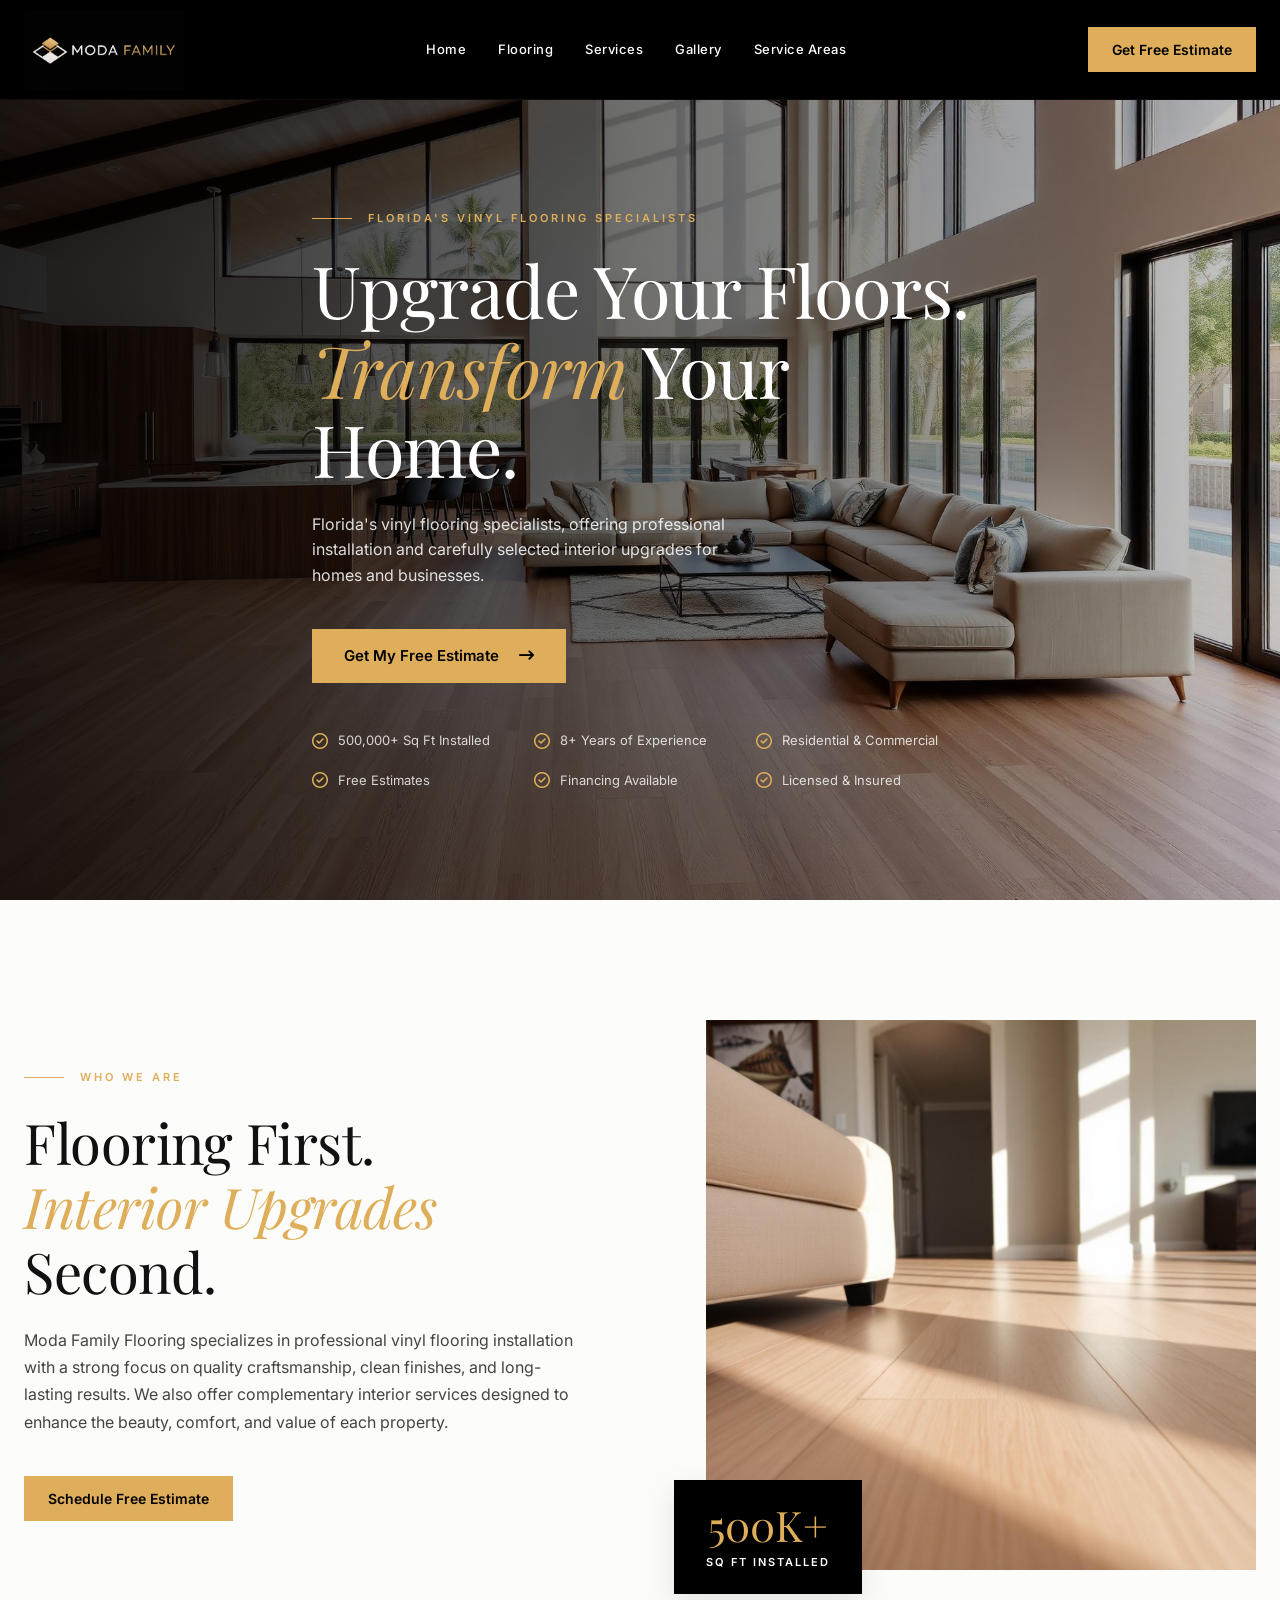
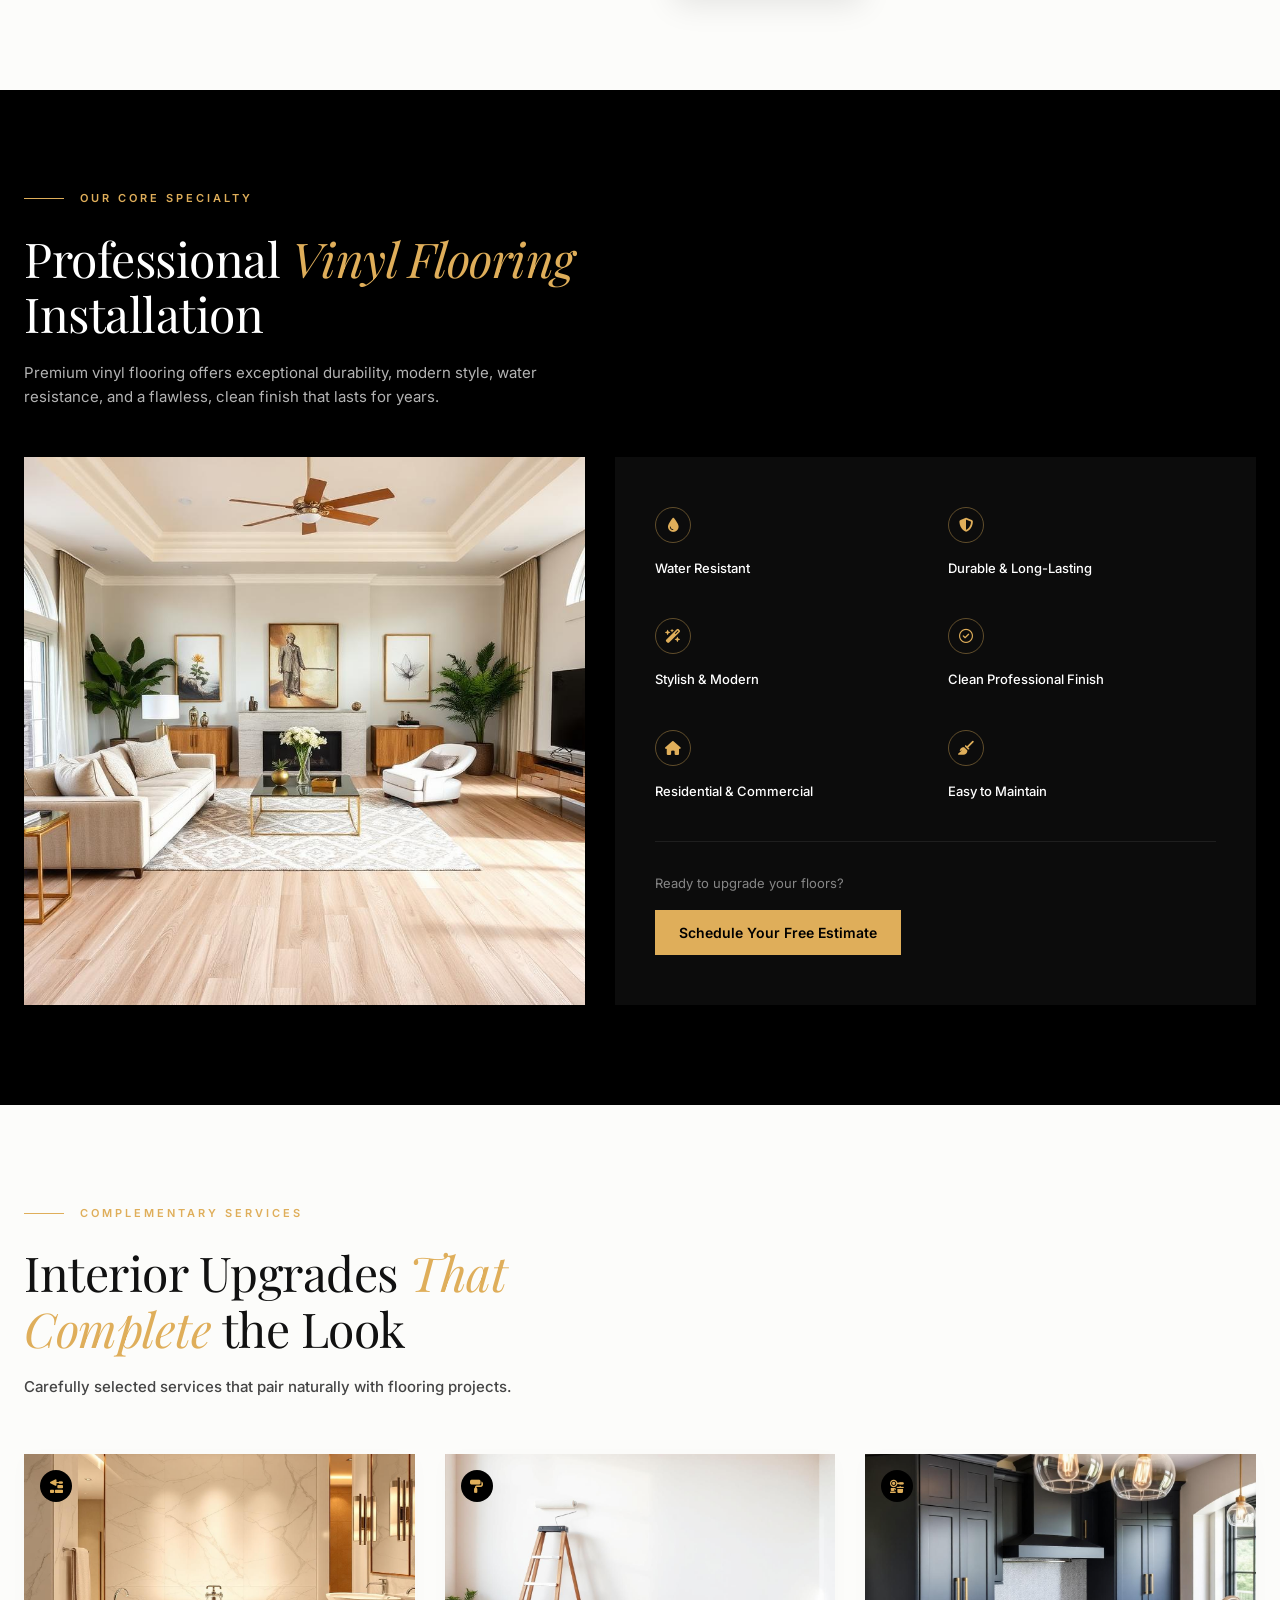
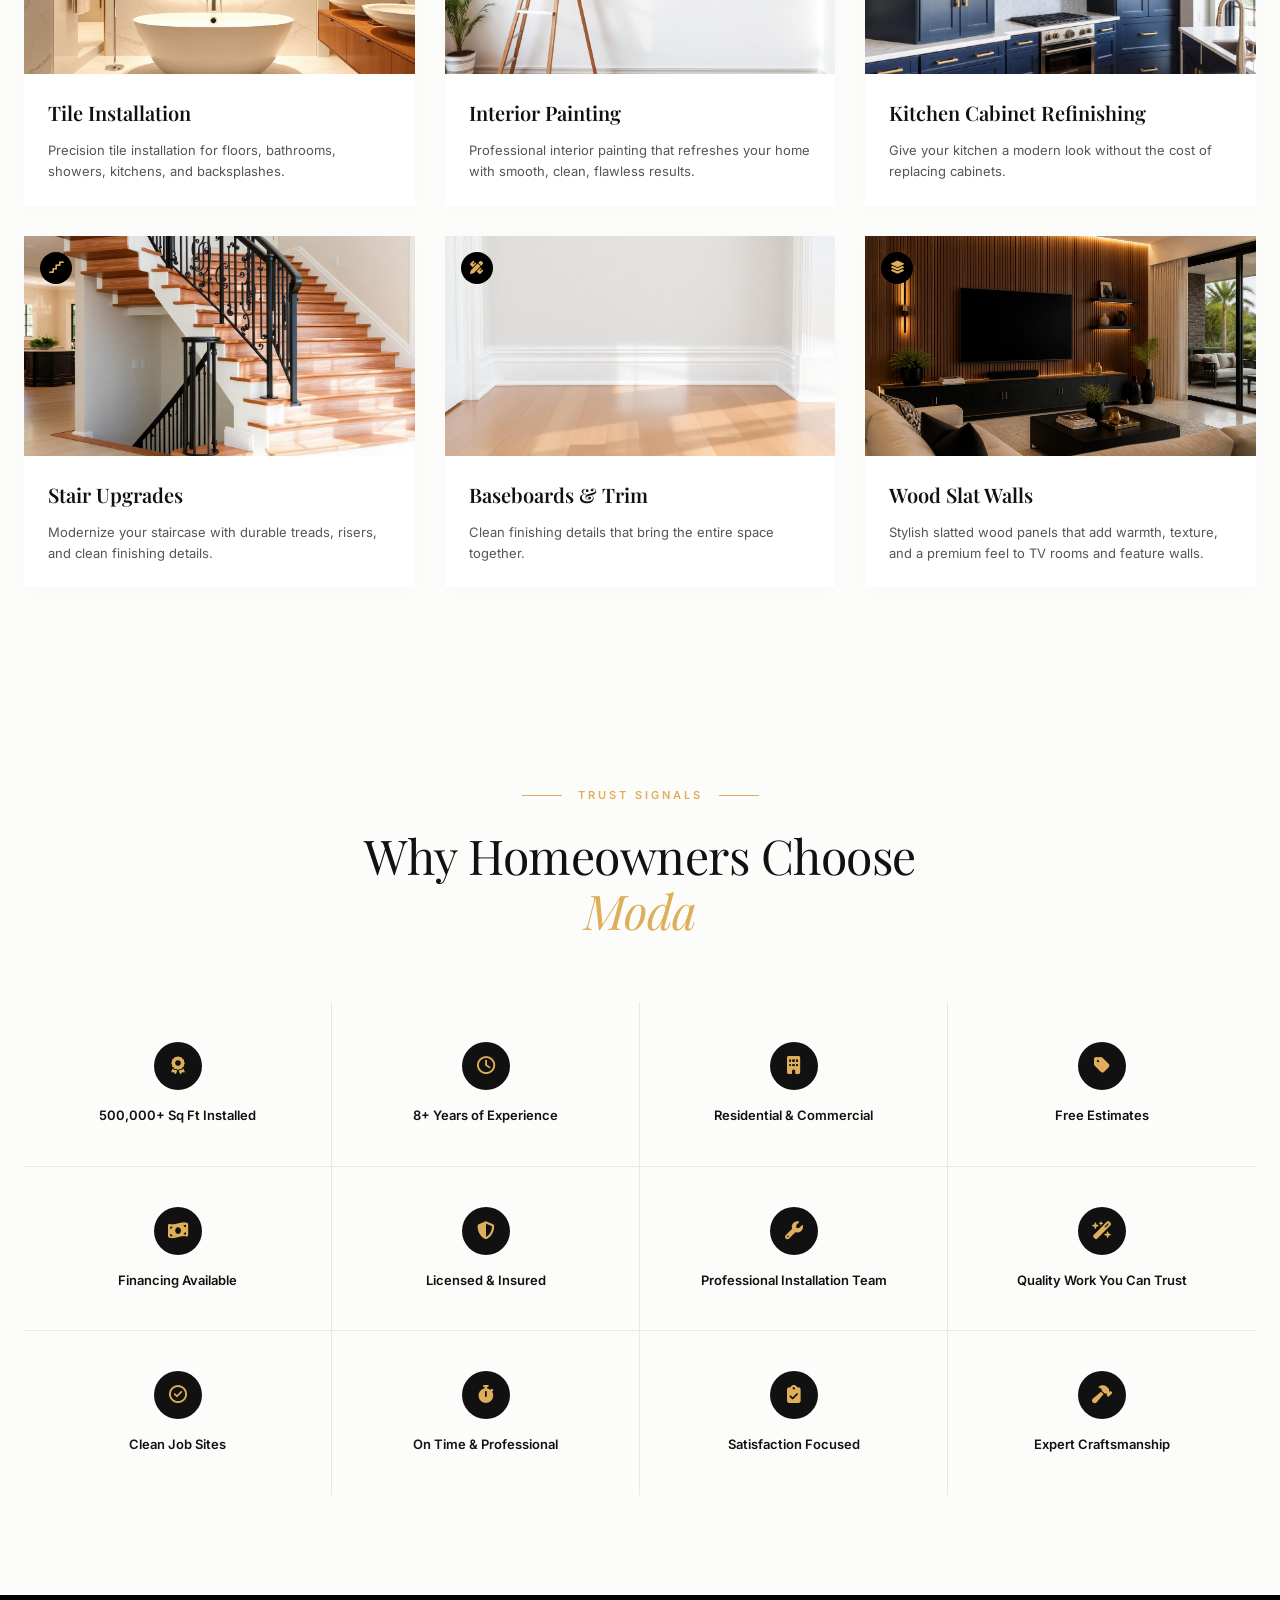
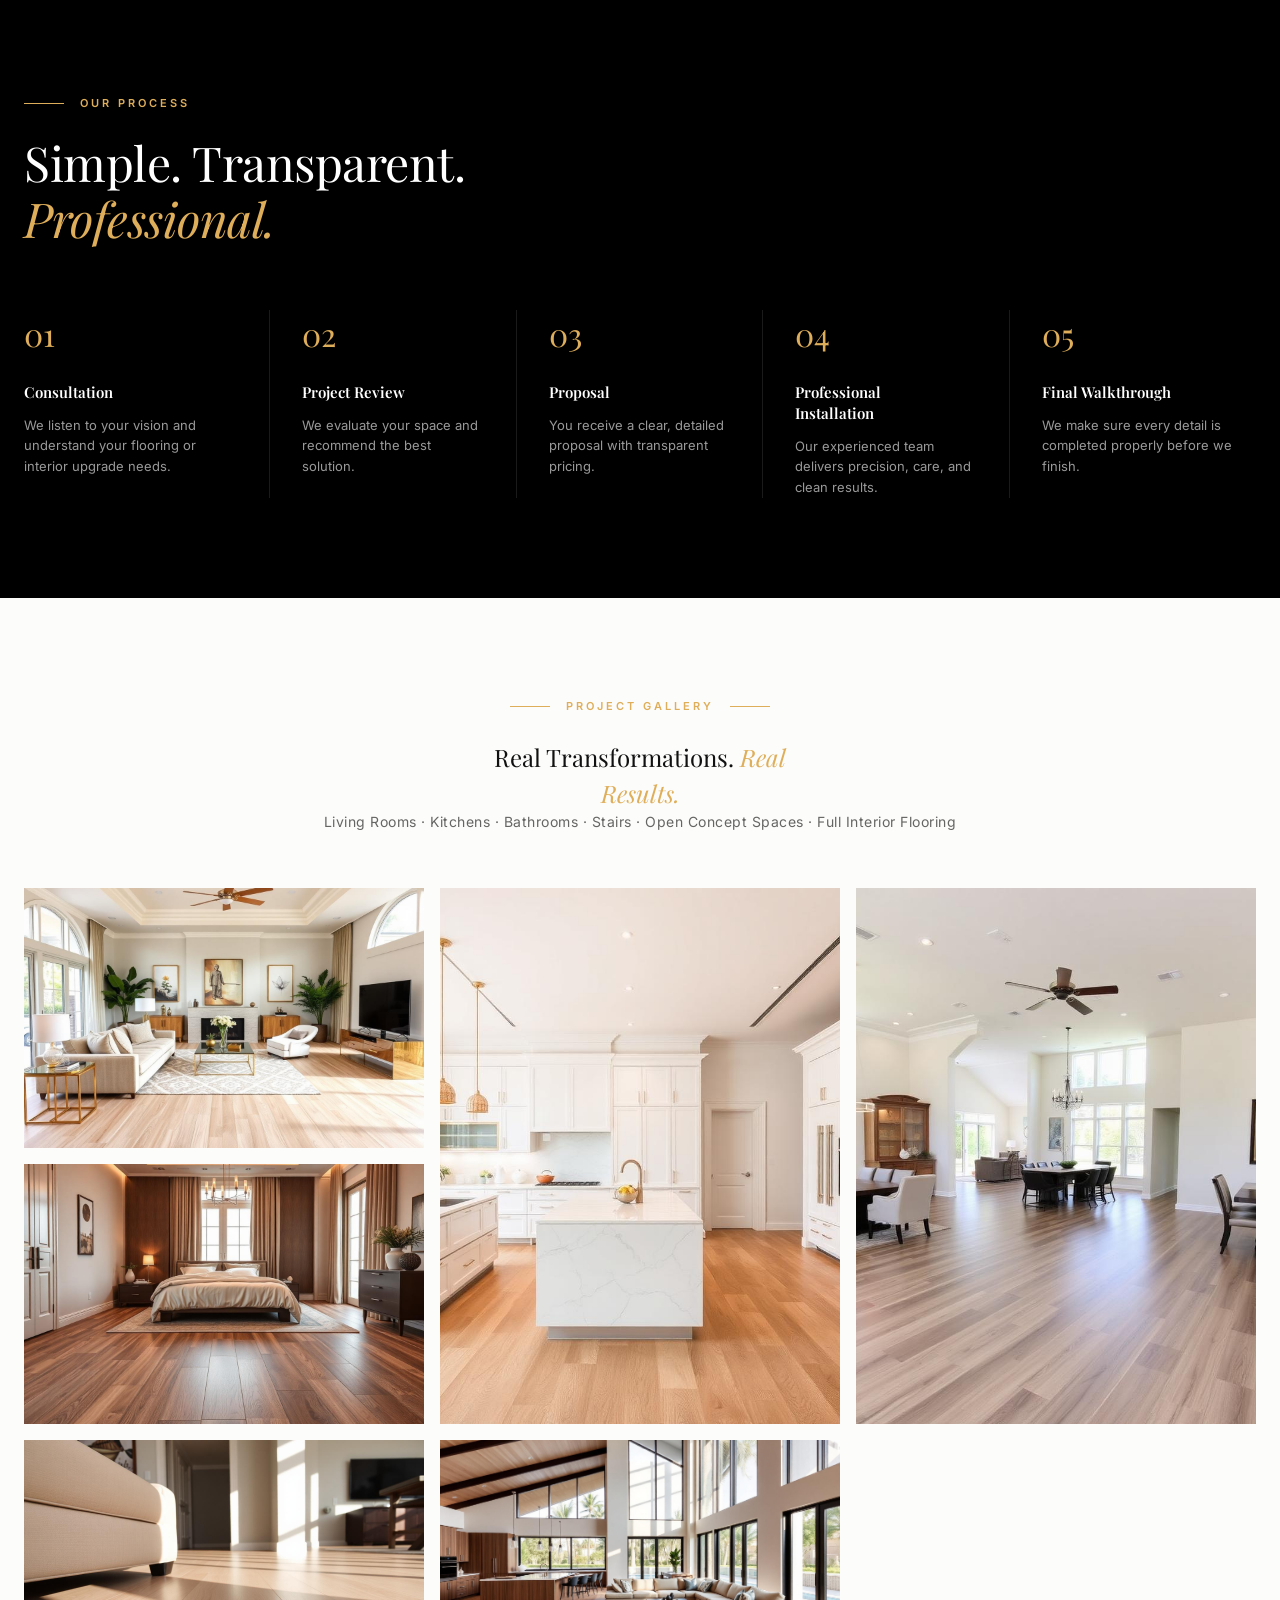
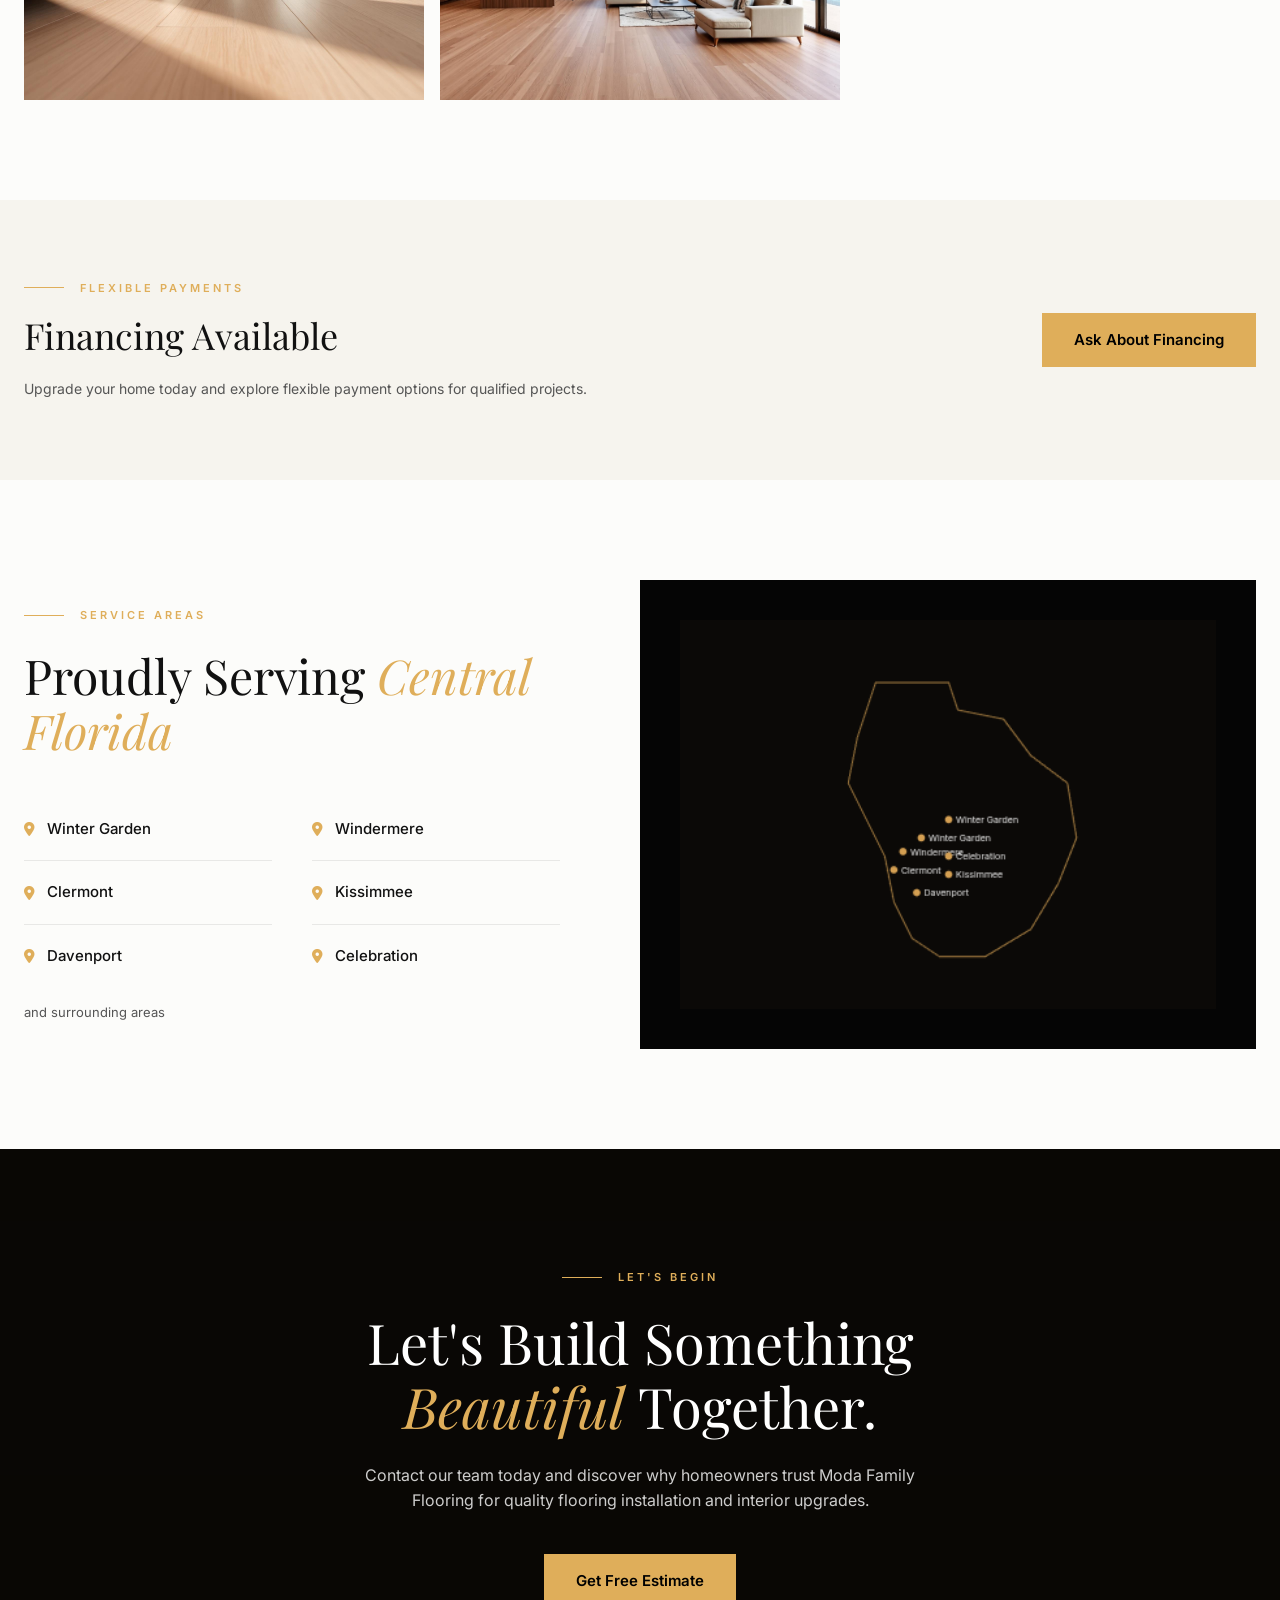
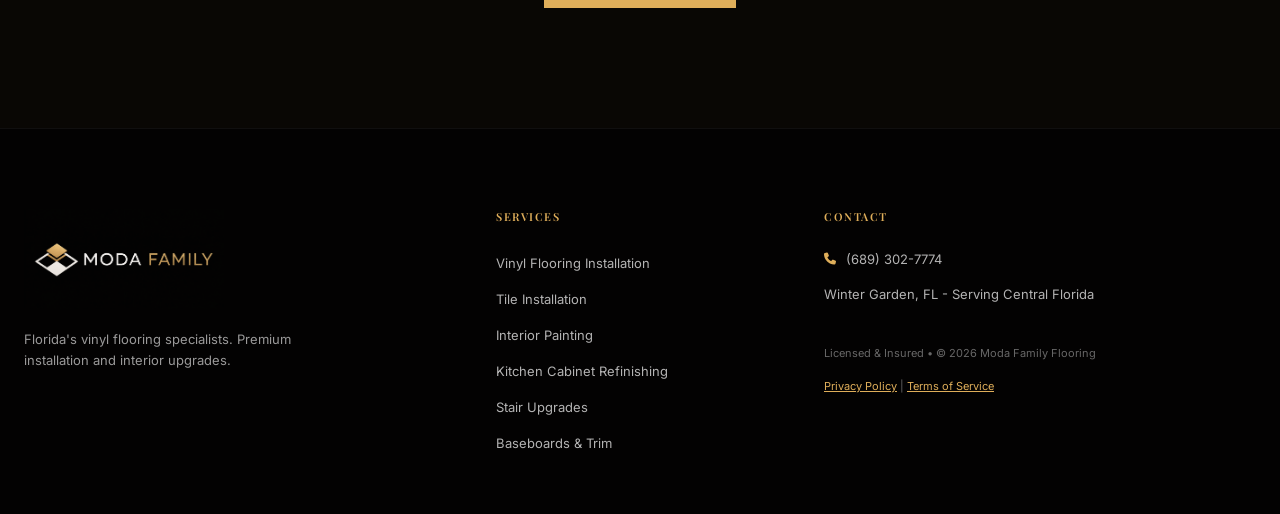
==== commit fb64bf68: "chat widget" ====
--- a/index.html
+++ b/index.html
@@ -19,15 +19,15 @@
     <header class="navbar">
         <div class="container navbar-container">
             <a href="#" class="logo">
-                <img src="img/moda-logo.png" alt="Moda Family" style="height: 48px; width: auto;">
+                <img src="img/moda-logo.png" alt="Moda Family" style="height: 80px; width: auto;">
             </a>
             
             <nav class="nav-links">
-                <a href="#">Home</a>
-                <a href="#">Flooring</a>
-                <a href="#">Services</a>
-                <a href="#">Gallery</a>
-                <a href="#">Service Areas</a>
+                <a href="#home">Home</a>
+                <a href="#flooring">Flooring</a>
+                <a href="#services">Services</a>
+                <a href="#gallery">Gallery</a>
+                <a href="#service-areas">Service Areas</a>
             </nav>
             
             <div class="nav-cta">
@@ -40,17 +40,17 @@
         </div>
         
         <div class="mobile-nav">
-            <a href="#">Home</a>
-            <a href="#">Flooring</a>
-            <a href="#">Services</a>
-            <a href="#">Gallery</a>
-            <a href="#">Service Areas</a>
+            <a href="#home">Home</a>
+            <a href="#flooring">Flooring</a>
+            <a href="#services">Services</a>
+            <a href="#gallery">Gallery</a>
+            <a href="#service-areas">Service Areas</a>
             <a href="estimate.html" class="btn btn-primary">Get Free Estimate</a>
         </div>
     </header>
 
     <main>
-        <section class="hero">
+        <section class="hero" id="home">
             <div class="hero-overlay"></div>
             <div class="container hero-container">
                 <div class="hero-content">
@@ -136,7 +136,7 @@
             </div>
         </section>
 
-        <section class="specialty-section">
+        <section class="specialty-section" id="flooring">
             <div class="container specialty-container">
                 <div class="specialty-header">
                     <div class="subtitle">
@@ -195,7 +195,7 @@
             </div>
         </section>
 
-        <section class="services-section">
+        <section class="services-section" id="services">
             <div class="container services-container">
                 <div class="services-header">
                     <div class="subtitle">
@@ -397,7 +397,7 @@
             </div>
         </section>
 
-        <section class="gallery-section">
+        <section class="gallery-section" id="gallery">
             <div class="container gallery-container">
                 <div class="gallery-header text-center">
                     <div class="subtitle justify-center">
@@ -446,7 +446,7 @@
             </div>
         </section>
 
-        <section class="areas-section">
+        <section class="areas-section" id="service-areas">
             <div class="container areas-container">
                 <!-- Left Side: Content -->
                 <div class="areas-content">
@@ -523,7 +523,7 @@
         <div class="container footer-container">
             <div class="footer-col">
                 <div class="logo footer-logo">
-                    <img src="img/moda-logo.png" alt="Moda Family" style="height: 48px; width: auto;">
+                    <img src="img/moda-logo.png" alt="Moda Family" style="height: 100px; width: auto;">
                 </div>
                 <p class="footer-desc">
                     Florida's vinyl flooring specialists. Premium installation and interior upgrades.
@@ -554,6 +554,9 @@
                 </ul>
                 <p class="footer-copy">
                     Licensed & Insured • © 2026 Moda Family Flooring
+                    <br><br>
+                    <a href="privacypolicy.html" style="color: var(--primary-gold); text-decoration: underline;">Privacy Policy</a> | 
+                    <a href="termsofservice.html" style="color: var(--primary-gold); text-decoration: underline;">Terms of Service</a>
                 </p>
             </div>
         </div>
--- a/style.css
+++ b/style.css
@@ -1,4 +1,9 @@
 /* Base Styles & Variables */
+html {
+    scroll-behavior: smooth;
+    scroll-padding-top: 100px;
+}
+
 :root {
     --primary-gold: #dfae5a;
     --primary-gold-hover: #cf9c47;
@@ -91,7 +96,7 @@
     left: 0;
     width: 100%;
     z-index: 100;
-    height: 80px;
+    height: 100px;
     border-bottom: 1px solid rgba(255, 255, 255, 0.05);
 }
 
@@ -156,7 +161,7 @@
     flex-direction: column;
     background-color: #0a0a0a;
     position: absolute;
-    top: 80px;
+    top: 100px;
     left: 0;
     width: 100%;
     padding: 20px;
@@ -177,7 +182,7 @@
 .hero {
     height: 100vh;
     min-height: 700px;
-    padding-top: 80px; /* offset for navbar */
+    padding-top: 100px; /* offset for navbar */
     position: relative;
     background-image: url('img/hero-living-room.jpeg');
     background-size: cover;
@@ -979,7 +984,7 @@
 
 /* Footer */
 .footer {
-    background-color: #050505;
+    background-color: #030202;
     padding: 80px 0 60px;
     color: #ffffff;
     border-top: 1px solid rgba(255, 255, 255, 0.05);
@@ -1324,3 +1329,69 @@
         font-size: 40px;
     }
 }
+
+/* ==========================================================================
+   ADVANCED ANIMATIONS
+   ========================================================================== */
+
+/* Standard Reveal (Fade Up) */
+.reveal {
+    opacity: 0;
+    transform: translateY(40px);
+    transition: opacity 0.8s cubic-bezier(0.165, 0.84, 0.44, 1), transform 0.8s cubic-bezier(0.165, 0.84, 0.44, 1);
+}
+
+.reveal.reveal-visible {
+    opacity: 1;
+    transform: translateY(0);
+}
+
+/* Stagger Delays */
+.reveal-delay-1 { transition-delay: 0.1s; }
+.reveal-delay-2 { transition-delay: 0.2s; }
+.reveal-delay-3 { transition-delay: 0.3s; }
+.reveal-delay-4 { transition-delay: 0.4s; }
+.reveal-delay-5 { transition-delay: 0.5s; }
+.reveal-delay-6 { transition-delay: 0.6s; }
+
+/* Scale Reveal (Images & Maps) */
+.reveal-scale {
+    opacity: 0;
+    transform: scale(0.9);
+    transition: opacity 1s cubic-bezier(0.165, 0.84, 0.44, 1), transform 1s cubic-bezier(0.165, 0.84, 0.44, 1);
+}
+
+.reveal-scale.reveal-visible {
+    opacity: 1;
+    transform: scale(1);
+}
+
+/* Hover Micro-Interactions */
+.service-card {
+    transition: transform 0.4s ease, box-shadow 0.4s ease, opacity 0.8s, transform 0.8s;
+}
+.service-card:hover {
+    transform: translateY(-8px) !important;
+    box-shadow: 0 20px 40px rgba(0,0,0,0.08);
+}
+
+.gallery-img {
+    transition: transform 0.6s cubic-bezier(0.165, 0.84, 0.44, 1), opacity 0.8s;
+    transform-origin: center;
+}
+.gallery-img:hover {
+    transform: scale(1.02) !important;
+    z-index: 2;
+    position: relative;
+    box-shadow: 0 10px 30px rgba(0,0,0,0.2);
+}
+
+/* Specific Hero Animation */
+.hero-content {
+    animation: fadeUpIn 1s cubic-bezier(0.165, 0.84, 0.44, 1) forwards;
+}
+
+@keyframes fadeUpIn {
+    0% { opacity: 0; transform: translateY(40px); }
+    100% { opacity: 1; transform: translateY(0); }
+}
